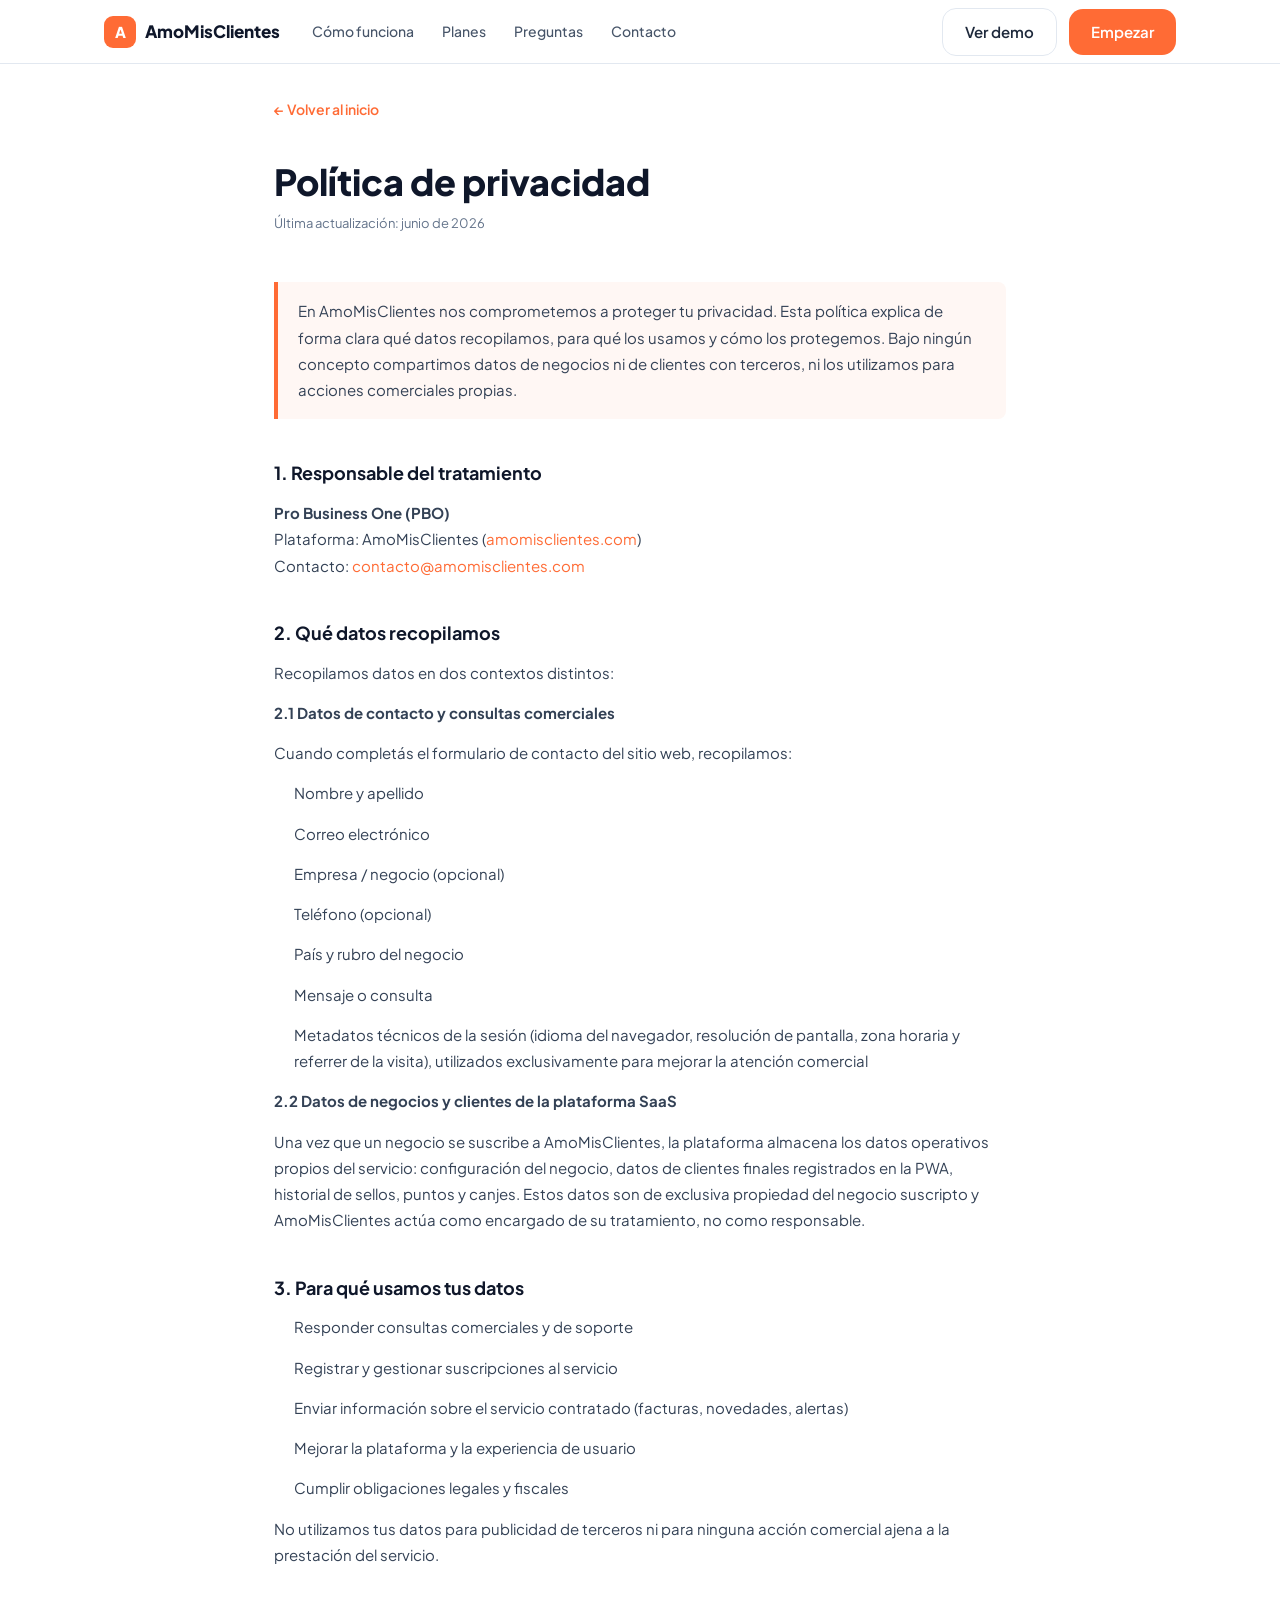
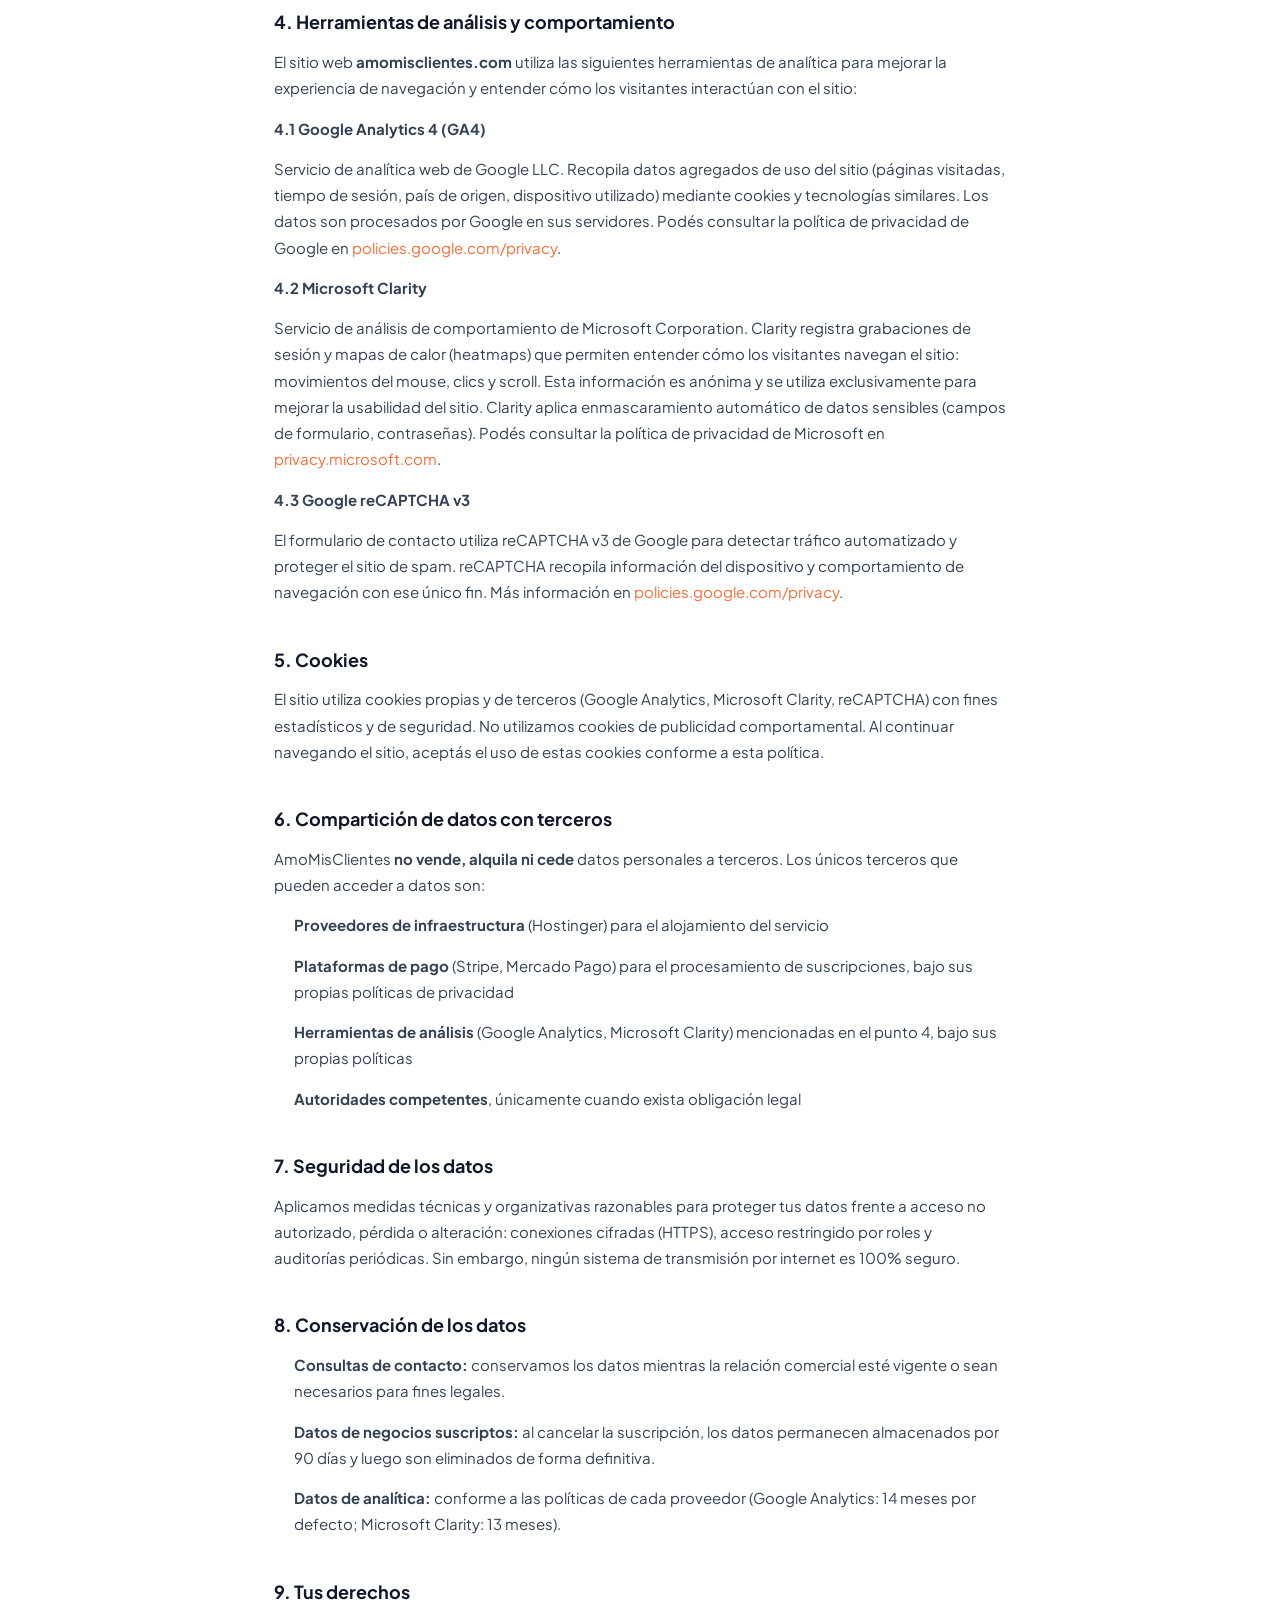
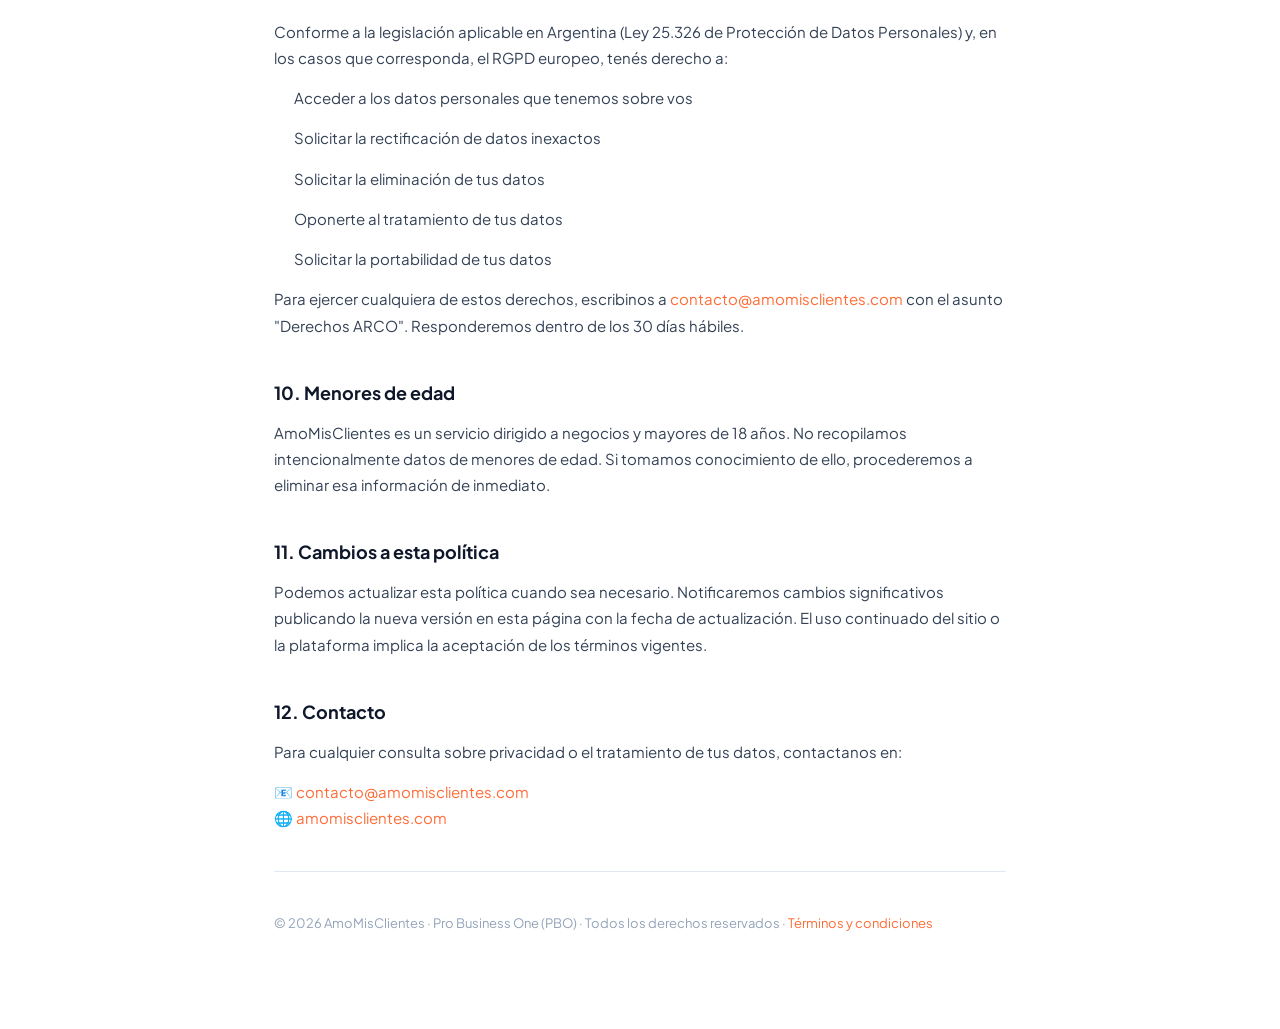
==== privacidad.html @ 31299da8 "Terminos y Privacidad version 3.1" ====
<!DOCTYPE html>
<html lang="es">
<head>
  <meta charset="utf-8"/>
  <meta name="viewport" content="width=device-width,initial-scale=1"/>
  <meta name="description" content="Política de privacidad de AmoMisClientes. Conocé cómo recopilamos, usamos y protegemos tus datos."/>
  <title>Política de privacidad — AmoMisClientes</title>
  <link rel="preconnect" href="https://fonts.googleapis.com"/>
  <link rel="preconnect" href="https://fonts.gstatic.com" crossorigin/>
  <link href="https://fonts.googleapis.com/css2?family=Plus+Jakarta+Sans:wght@400;500;600;700;800&display=swap" rel="stylesheet"/>
  <link rel="stylesheet" href="css/styles.css"/>
  <!-- Google Analytics 4 -->
  <script async src="https://www.googletagmanager.com/gtag/js?id=G-VG951C6SQ8"></script>
  <script>
    window.dataLayer = window.dataLayer || [];
    function gtag(){dataLayer.push(arguments);}
    gtag('js', new Date());
    gtag('config', 'G-VG951C6SQ8');
  </script>
  <!-- Microsoft Clarity -->
  <script type="text/javascript">
    (function(c,l,a,r,i,t,y){
        c[a]=c[a]||function(){(c[a].q=c[a].q||[]).push(arguments)};
        t=l.createElement(r);t.async=1;t.src="https://www.clarity.ms/tag/"+i;
        y=l.getElementsByTagName(r)[0];y.parentNode.insertBefore(t,y);
    })(window, document, "clarity", "script", "x8zu3onl38");
  </script>
  <style>
    .legal-page {
      max-width: 780px;
      margin: 0 auto;
      padding: 96px 24px 80px;
      color: var(--navy, #0f172a);
      font-family: 'Plus Jakarta Sans', sans-serif;
    }
    .legal-page .back-link {
      display: inline-flex;
      align-items: center;
      gap: 6px;
      font-size: 14px;
      font-weight: 600;
      color: var(--orange, #FF6B35);
      text-decoration: none;
      margin-bottom: 40px;
    }
    .legal-page .back-link:hover { opacity: 0.8; }
    .legal-page h1 {
      font-size: clamp(26px, 4vw, 36px);
      font-weight: 800;
      margin: 0 0 8px;
      line-height: 1.2;
    }
    .legal-page .updated {
      font-size: 13px;
      color: #64748b;
      margin-bottom: 48px;
    }
    .legal-page h2 {
      font-size: 18px;
      font-weight: 700;
      margin: 40px 0 12px;
      color: var(--navy, #0f172a);
    }
    .legal-page p, .legal-page li {
      font-size: 15px;
      line-height: 1.75;
      color: #334155;
      margin: 0 0 14px;
    }
    .legal-page ul {
      padding-left: 20px;
      margin: 0 0 14px;
    }
    .legal-page a {
      color: var(--orange, #FF6B35);
      text-decoration: none;
    }
    .legal-page a:hover { text-decoration: underline; }
    .legal-page .highlight-box {
      background: #fff7f4;
      border-left: 4px solid var(--orange, #FF6B35);
      border-radius: 0 8px 8px 0;
      padding: 16px 20px;
      margin: 24px 0;
    }
    .legal-page .highlight-box p { margin: 0; }
    .legal-page hr {
      border: none;
      border-top: 1px solid #e2e8f0;
      margin: 40px 0;
    }
  </style>
</head>
<body>

<!-- NAV -->
<header class="nav" id="nav">
  <div class="nav__inner">
    <a class="nav__logo" href="/">
      <span class="nav__logo-mark">A</span>
      AmoMisClientes
    </a>
    <nav class="nav__links">
      <a href="/#como-funciona">Cómo funciona</a>
      <a href="/#precios">Planes</a>
      <a href="/#faq">Preguntas</a>
      <a href="/#contacto">Contacto</a>
    </nav>
    <div class="nav__actions">
      <a class="btn-secondary" href="/#contacto">Ver demo</a>
      <a class="btn-primary" href="/#precios">Empezar</a>
    </div>
  </div>
</header>

<!-- CONTENIDO -->
<main class="legal-page">

  <a class="back-link" href="/">← Volver al inicio</a>

  <h1>Política de privacidad</h1>
  <p class="updated">Última actualización: junio de 2026</p>

  <div class="highlight-box">
    <p>En AmoMisClientes nos comprometemos a proteger tu privacidad. Esta política explica de forma clara qué datos recopilamos, para qué los usamos y cómo los protegemos. Bajo ningún concepto compartimos datos de negocios ni de clientes con terceros, ni los utilizamos para acciones comerciales propias.</p>
  </div>

  <h2>1. Responsable del tratamiento</h2>
  <p>
    <strong>Pro Business One (PBO)</strong><br>
    Plataforma: AmoMisClientes (<a href="https://amomisclientes.com">amomisclientes.com</a>)<br>
    Contacto: <a href="mailto:contacto@amomisclientes.com">contacto@amomisclientes.com</a>
  </p>

  <h2>2. Qué datos recopilamos</h2>
  <p>Recopilamos datos en dos contextos distintos:</p>

  <p><strong>2.1 Datos de contacto y consultas comerciales</strong></p>
  <p>Cuando completás el formulario de contacto del sitio web, recopilamos:</p>
  <ul>
    <li>Nombre y apellido</li>
    <li>Correo electrónico</li>
    <li>Empresa / negocio (opcional)</li>
    <li>Teléfono (opcional)</li>
    <li>País y rubro del negocio</li>
    <li>Mensaje o consulta</li>
    <li>Metadatos técnicos de la sesión (idioma del navegador, resolución de pantalla, zona horaria y referrer de la visita), utilizados exclusivamente para mejorar la atención comercial</li>
  </ul>

  <p><strong>2.2 Datos de negocios y clientes de la plataforma SaaS</strong></p>
  <p>Una vez que un negocio se suscribe a AmoMisClientes, la plataforma almacena los datos operativos propios del servicio: configuración del negocio, datos de clientes finales registrados en la PWA, historial de sellos, puntos y canjes. Estos datos son de exclusiva propiedad del negocio suscripto y AmoMisClientes actúa como encargado de su tratamiento, no como responsable.</p>

  <h2>3. Para qué usamos tus datos</h2>
  <ul>
    <li>Responder consultas comerciales y de soporte</li>
    <li>Registrar y gestionar suscripciones al servicio</li>
    <li>Enviar información sobre el servicio contratado (facturas, novedades, alertas)</li>
    <li>Mejorar la plataforma y la experiencia de usuario</li>
    <li>Cumplir obligaciones legales y fiscales</li>
  </ul>
  <p>No utilizamos tus datos para publicidad de terceros ni para ninguna acción comercial ajena a la prestación del servicio.</p>

  <h2>4. Herramientas de análisis y comportamiento</h2>
  <p>El sitio web <strong>amomisclientes.com</strong> utiliza las siguientes herramientas de analítica para mejorar la experiencia de navegación y entender cómo los visitantes interactúan con el sitio:</p>

  <p><strong>4.1 Google Analytics 4 (GA4)</strong></p>
  <p>Servicio de analítica web de Google LLC. Recopila datos agregados de uso del sitio (páginas visitadas, tiempo de sesión, país de origen, dispositivo utilizado) mediante cookies y tecnologías similares. Los datos son procesados por Google en sus servidores. Podés consultar la política de privacidad de Google en <a href="https://policies.google.com/privacy" target="_blank" rel="noopener">policies.google.com/privacy</a>.</p>

  <p><strong>4.2 Microsoft Clarity</strong></p>
  <p>Servicio de análisis de comportamiento de Microsoft Corporation. Clarity registra grabaciones de sesión y mapas de calor (heatmaps) que permiten entender cómo los visitantes navegan el sitio: movimientos del mouse, clics y scroll. Esta información es anónima y se utiliza exclusivamente para mejorar la usabilidad del sitio. Clarity aplica enmascaramiento automático de datos sensibles (campos de formulario, contraseñas). Podés consultar la política de privacidad de Microsoft en <a href="https://privacy.microsoft.com/privacystatement" target="_blank" rel="noopener">privacy.microsoft.com</a>.</p>

  <p><strong>4.3 Google reCAPTCHA v3</strong></p>
  <p>El formulario de contacto utiliza reCAPTCHA v3 de Google para detectar tráfico automatizado y proteger el sitio de spam. reCAPTCHA recopila información del dispositivo y comportamiento de navegación con ese único fin. Más información en <a href="https://policies.google.com/privacy" target="_blank" rel="noopener">policies.google.com/privacy</a>.</p>

  <h2>5. Cookies</h2>
  <p>El sitio utiliza cookies propias y de terceros (Google Analytics, Microsoft Clarity, reCAPTCHA) con fines estadísticos y de seguridad. No utilizamos cookies de publicidad comportamental. Al continuar navegando el sitio, aceptás el uso de estas cookies conforme a esta política.</p>

  <h2>6. Compartición de datos con terceros</h2>
  <p>AmoMisClientes <strong>no vende, alquila ni cede</strong> datos personales a terceros. Los únicos terceros que pueden acceder a datos son:</p>
  <ul>
    <li><strong>Proveedores de infraestructura</strong> (Hostinger) para el alojamiento del servicio</li>
    <li><strong>Plataformas de pago</strong> (Stripe, Mercado Pago) para el procesamiento de suscripciones, bajo sus propias políticas de privacidad</li>
    <li><strong>Herramientas de análisis</strong> (Google Analytics, Microsoft Clarity) mencionadas en el punto 4, bajo sus propias políticas</li>
    <li><strong>Autoridades competentes</strong>, únicamente cuando exista obligación legal</li>
  </ul>

  <h2>7. Seguridad de los datos</h2>
  <p>Aplicamos medidas técnicas y organizativas razonables para proteger tus datos frente a acceso no autorizado, pérdida o alteración: conexiones cifradas (HTTPS), acceso restringido por roles y auditorías periódicas. Sin embargo, ningún sistema de transmisión por internet es 100% seguro.</p>

  <h2>8. Conservación de los datos</h2>
  <ul>
    <li><strong>Consultas de contacto:</strong> conservamos los datos mientras la relación comercial esté vigente o sean necesarios para fines legales.</li>
    <li><strong>Datos de negocios suscriptos:</strong> al cancelar la suscripción, los datos permanecen almacenados por 90 días y luego son eliminados de forma definitiva.</li>
    <li><strong>Datos de analítica:</strong> conforme a las políticas de cada proveedor (Google Analytics: 14 meses por defecto; Microsoft Clarity: 13 meses).</li>
  </ul>

  <h2>9. Tus derechos</h2>
  <p>Conforme a la legislación aplicable en Argentina (Ley 25.326 de Protección de Datos Personales) y, en los casos que corresponda, el RGPD europeo, tenés derecho a:</p>
  <ul>
    <li>Acceder a los datos personales que tenemos sobre vos</li>
    <li>Solicitar la rectificación de datos inexactos</li>
    <li>Solicitar la eliminación de tus datos</li>
    <li>Oponerte al tratamiento de tus datos</li>
    <li>Solicitar la portabilidad de tus datos</li>
  </ul>
  <p>Para ejercer cualquiera de estos derechos, escribinos a <a href="mailto:contacto@amomisclientes.com">contacto@amomisclientes.com</a> con el asunto "Derechos ARCO". Responderemos dentro de los 30 días hábiles.</p>

  <h2>10. Menores de edad</h2>
  <p>AmoMisClientes es un servicio dirigido a negocios y mayores de 18 años. No recopilamos intencionalmente datos de menores de edad. Si tomamos conocimiento de ello, procederemos a eliminar esa información de inmediato.</p>

  <h2>11. Cambios a esta política</h2>
  <p>Podemos actualizar esta política cuando sea necesario. Notificaremos cambios significativos publicando la nueva versión en esta página con la fecha de actualización. El uso continuado del sitio o la plataforma implica la aceptación de los términos vigentes.</p>

  <h2>12. Contacto</h2>
  <p>Para cualquier consulta sobre privacidad o el tratamiento de tus datos, contactanos en:</p>
  <p>
    📧 <a href="mailto:contacto@amomisclientes.com">contacto@amomisclientes.com</a><br>
    🌐 <a href="https://amomisclientes.com">amomisclientes.com</a>
  </p>

  <hr>
  <p style="font-size:13px; color:#94a3b8;">© <span id="y"></span> AmoMisClientes · Pro Business One (PBO) · Todos los derechos reservados · <a href="/terminos">Términos y condiciones</a></p>

</main>

<script>
  document.getElementById('y').textContent = new Date().getFullYear();
  window.addEventListener('scroll', function () {
    document.getElementById('nav').classList.toggle('scrolled', window.scrollY > 10);
  });
</script>

</body>
</html>
---- css/styles.css ----
/* AmoMisClientes v3 — Clean SaaS, fondo blanco, centrado perfecto */
@import url('https://fonts.googleapis.com/css2?family=Plus+Jakarta+Sans:wght@400;500;600;700;800&display=swap');

:root {
  --orange: #FF6B35;
  --orange-dark: #e85a22;
  --orange-light: #fff4ef;
  --navy: #0f172a;
  --gray-50: #f8fafc;
  --gray-100: #f1f5f9;
  --gray-200: #e2e8f0;
  --gray-400: #94a3b8;
  --gray-600: #475569;
  --gray-800: #1e293b;
  --white: #ffffff;
  --green: #16a34a;
  --r-sm: 8px;
  --r-md: 14px;
  --r-lg: 20px;
  --r-xl: 28px;
  --r-full: 9999px;
  --shadow-sm: 0 1px 3px rgba(0,0,0,.08), 0 1px 2px rgba(0,0,0,.04);
  --shadow-md: 0 4px 16px rgba(0,0,0,.08), 0 2px 6px rgba(0,0,0,.04);
  --shadow-lg: 0 12px 40px rgba(0,0,0,.10), 0 4px 12px rgba(0,0,0,.05);
  --shadow-xl: 0 24px 64px rgba(0,0,0,.12);
  --nav-h: 64px;
  --max-w: 1120px;
}

/* RESET */
*,*::before,*::after{box-sizing:border-box;margin:0;padding:0}
[hidden] { display: none !important; }
html{scroll-behavior:smooth;-webkit-font-smoothing:antialiased}
body{font-family:'Plus Jakarta Sans',sans-serif;background:var(--white);color:var(--gray-800);line-height:1.6;font-size:16px;overflow-x:hidden}
img{max-width:100%;display:block;object-fit:cover}
a{color:inherit;text-decoration:none}
ul{list-style:none}
button{font-family:inherit}

/* LAYOUT */
.container{max-width:var(--max-w);margin:0 auto;padding:0 24px}

/* NAV */
.nav{
  position:fixed;top:0;left:0;right:0;z-index:200;
  height:var(--nav-h);
  background:rgba(255,255,255,.92);
  backdrop-filter:blur(20px);
  border-bottom:1px solid var(--gray-200);
  transition:box-shadow .2s;
}
.nav.scrolled{box-shadow:var(--shadow-sm)}
.nav__inner{
  max-width:var(--max-w);margin:0 auto;padding:0 24px;
  height:100%;display:flex;align-items:center;gap:32px;
}
.nav__logo{
  display:flex;align-items:center;gap:9px;
  font-family:'Plus Jakarta Sans',sans-serif;font-weight:800;font-size:17px;
  color:var(--navy);flex-shrink:0;
}
.nav__logo-mark{
  width:32px;height:32px;border-radius:9px;
  background:var(--orange);color:#fff;
  display:flex;align-items:center;justify-content:center;
  font-size:15px;font-weight:800;
}
.nav__links{display:flex;gap:28px;margin-right:auto}
.nav__links a{font-size:14px;font-weight:500;color:var(--gray-600);transition:color .15s}
.nav__links a:hover{color:var(--orange)}
.nav__actions{display:flex;align-items:center;gap:12px}
.nav__burger{display:none;flex-direction:column;gap:4px;background:none;border:none;cursor:pointer;padding:6px}
.nav__burger span{display:block;width:20px;height:2px;background:var(--gray-800);border-radius:2px}
.nav__mobile{display:flex;flex-direction:column;background:var(--white);border-top:1px solid var(--gray-200);padding:8px 0 16px}
.nav__mobile a{padding:12px 24px;font-size:15px;color:var(--gray-800);font-weight:500}
.nav__mobile a:hover{color:var(--orange);background:var(--gray-50)}
.nav__mobile .btn-primary{margin:12px 24px 0;display:block;text-align:center}

/* BUTTONS */
.btn-primary{
  display:inline-flex;align-items:center;justify-content:center;gap:8px;
  background:var(--orange);color:#fff;
  font-weight:600;font-size:15px;
  padding:11px 22px;border-radius:var(--r-md);
  border:none;cursor:pointer;
  transition:background .15s,transform .15s,box-shadow .15s;
  white-space:nowrap;
}
.btn-primary:hover{background:var(--orange-dark);transform:translateY(-1px);box-shadow:0 6px 20px rgba(255,107,53,.35)}
.btn-primary:active{transform:translateY(0)}
.btn-primary.lg{padding:14px 28px;font-size:16px;border-radius:var(--r-lg)}
.btn-secondary{
  display:inline-flex;align-items:center;justify-content:center;gap:8px;
  background:transparent;color:var(--gray-800);
  font-weight:600;font-size:15px;
  padding:11px 22px;border-radius:var(--r-md);
  border:1.5px solid var(--gray-200);cursor:pointer;
  transition:all .15s;white-space:nowrap;
}
.btn-secondary:hover{border-color:var(--gray-400);background:var(--gray-50)}
.btn-secondary.lg{padding:14px 28px;font-size:16px;border-radius:var(--r-lg)}
.btn-outline{
  display:inline-flex;align-items:center;justify-content:center;gap:8px;
  background:transparent;color:var(--orange);
  font-weight:600;font-size:15px;
  padding:11px 22px;border-radius:var(--r-md);
  border:1.5px solid var(--orange);cursor:pointer;
  transition:all .15s;width:100%;
}
.btn-outline:hover{background:var(--orange);color:#fff}

/* SECTION HELPERS */
.section{padding:88px 0}
.eyebrow{
  display:inline-flex;align-items:center;gap:6px;
  font-size:12px;font-weight:600;letter-spacing:.1em;text-transform:uppercase;
  color:var(--orange);background:var(--orange-light);
  padding:4px 12px;border-radius:var(--r-full);margin-bottom:16px;
}
.section-h{
  font-family:'Plus Jakarta Sans',sans-serif;font-weight:800;
  font-size:clamp(28px,4vw,44px);color:var(--navy);
  line-height:1.12;margin-bottom:16px;
}
.section-sub{font-size:17px;color:var(--gray-600);line-height:1.7;max-width:560px;margin-bottom:48px}
.section-h--center,.section-sub--center{text-align:center;margin-left:auto;margin-right:auto}

/* ===== HERO ===== */
.hero{
  padding-top:calc(var(--nav-h) + 72px);padding-bottom:80px;
  background:var(--white);position:relative;overflow:hidden;
}
.hero::before{
  content:'';position:absolute;
  top:-200px;right:-100px;
  width:700px;height:700px;border-radius:50%;
  background:radial-gradient(circle,rgba(255,107,53,.08) 0%,transparent 70%);
  pointer-events:none;
}
.hero__inner{
  display:grid;grid-template-columns:1fr 1fr;
  gap:64px;align-items:center;
}
.hero__badge{
  display:inline-flex;align-items:center;gap:6px;
  background:var(--orange-light);color:var(--orange);
  font-size:13px;font-weight:600;padding:5px 14px;
  border-radius:var(--r-full);margin-bottom:24px;
}
.hero__h{
  font-family:'Plus Jakarta Sans',sans-serif;font-weight:800;
  font-size:clamp(36px,5vw,58px);color:var(--navy);
  line-height:1.1;margin-bottom:20px;
}
.hero__h span{color:var(--orange)}
.hero__sub{font-size:18px;color:var(--gray-600);line-height:1.7;margin-bottom:36px;max-width:480px}
.hero__ctas{display:flex;gap:12px;flex-wrap:wrap;margin-bottom:20px}
.hero__note{font-size:13px;color:var(--gray-400)}
.hero__visual{display:flex;justify-content:center;align-items:center}

/* PHONE */
.phone{
  width:256px;
  background:#0d0d1a;
  border-radius:42px;
  padding:12px;
  box-shadow:var(--shadow-xl),0 0 0 1px rgba(255,255,255,.06);
  position:relative;
}
.phone::before{
  content:'';display:block;
  width:80px;height:6px;border-radius:3px;
  background:rgba(255,255,255,.15);margin:0 auto 10px;
}
.phone__screen{background:#fff;border-radius:30px;overflow:hidden}
.phone__img{width:100%;height:148px;object-fit:cover}
.phone__body{padding:12px}
.phone__header{display:flex;align-items:center;gap:9px;margin-bottom:12px}
.phone__app-icon{width:36px;height:36px;border-radius:9px;background:var(--orange);display:flex;align-items:center;justify-content:center;font-size:16px;flex-shrink:0}
.phone__app-name{font-weight:700;font-size:12px;color:var(--navy)}
.phone__app-sub{font-size:10px;color:var(--gray-400)}
.phone__card{background:var(--gray-50);border-radius:10px;padding:10px;margin-bottom:8px}
.phone__card-lbl{font-size:9px;font-weight:700;color:var(--gray-400);text-transform:uppercase;letter-spacing:.07em;margin-bottom:6px}
.phone__stamps{display:grid;grid-template-columns:repeat(4,1fr);gap:3px;margin-bottom:5px}
.s{aspect-ratio:1;display:flex;align-items:center;justify-content:center;background:var(--gray-200);border-radius:6px;font-size:12px;opacity:.3}
.s.on{background:var(--orange-light);opacity:1}
.s.prize{background:#fef9c3;opacity:1}
.phone__progress{font-size:10px;color:var(--orange);font-weight:600}
.phone__notif{display:flex;align-items:center;gap:6px;background:var(--navy);color:#fff;border-radius:8px;padding:7px 9px;font-size:10px;font-weight:500}
.phone__homerow{display:flex;gap:7px;justify-content:center;padding:8px 0 4px}
.app-icon{width:44px;height:44px;border-radius:12px;display:flex;align-items:center;justify-content:center;font-size:20px}
.app-icon--brand{background:var(--orange);box-shadow:0 4px 12px rgba(255,107,53,.4)}
.app-icon--gray{background:rgba(255,255,255,.1)}
.phone__label{text-align:center;margin-top:10px;font-size:11px;color:var(--orange);font-weight:700;letter-spacing:.05em}

/* ===== STATS ===== */
.stats-bar{background:var(--gray-50);border-top:1px solid var(--gray-200);border-bottom:1px solid var(--gray-200);padding:0}
.stats-bar__inner{display:flex;align-items:stretch}
.stat{flex:1;text-align:center;padding:32px 20px;border-right:1px solid var(--gray-200)}
.stat:last-child{border-right:none}
.stat__n{font-family:'Plus Jakarta Sans',sans-serif;font-size:42px;font-weight:800;color:var(--orange);line-height:1;margin-bottom:6px}
.stat__l{font-size:13px;color:var(--gray-600);max-width:140px;margin:0 auto;line-height:1.4}

/* ===== LOGOS ===== */
.logos{padding:36px 0;overflow:hidden;border-bottom:1px solid var(--gray-200)}
.logos__lbl{text-align:center;font-size:12px;font-weight:600;letter-spacing:.1em;text-transform:uppercase;color:var(--gray-400);margin-bottom:20px}
.logos__track{display:flex;gap:16px;width:max-content;animation:marquee 24s linear infinite}
.logos__track:hover{animation-play-state:paused}
.logos__pill{height:40px;padding:0 18px;background:var(--white);border:1px solid var(--gray-200);border-radius:var(--r-full);display:flex;align-items:center;gap:8px;white-space:nowrap;font-size:13px;font-weight:600;color:var(--gray-600);flex-shrink:0}
.logos__dot{width:8px;height:8px;border-radius:50%;background:var(--orange)}
@keyframes marquee{to{transform:translateX(-50%)}}

/* ===== DIFERENCIADOR ===== */
.diff{background:var(--white);padding:88px 0}
.diff__cards{display:grid;grid-template-columns:1fr 1fr;gap:20px;margin:48px 0}
.diff__card{border-radius:var(--r-xl);overflow:hidden;border:2px solid var(--gray-200)}
.diff__card--them .diff__card-img{filter:grayscale(.6) brightness(.9)}
.diff__card--us{border-color:var(--orange);box-shadow:0 8px 32px rgba(255,107,53,.12)}
.diff__card-lbl{display:flex;align-items:center;gap:8px;padding:14px 18px;font-size:13px;font-weight:700;border-bottom:1px solid var(--gray-200);background:var(--gray-50)}
.diff__card--us .diff__card-lbl{background:var(--orange-light);border-color:rgba(255,107,53,.15);color:var(--orange)}
.diff__card-img{width:100%;height:140px;object-fit:cover}
.diff__card-body{padding:16px 18px}
.diff__app-row{display:flex;align-items:center;gap:10px;margin-bottom:12px}
.diff__app-ico{width:38px;height:38px;border-radius:10px;display:flex;align-items:center;justify-content:center;font-size:18px;background:var(--gray-100)}
.diff__app-ico--brand{background:var(--orange)}
.diff__app-name{font-weight:700;font-size:14px;color:var(--navy)}
.diff__app-name--brand{color:var(--orange)}
.diff__list{display:flex;flex-direction:column;gap:5px}
.diff__list-item{padding:7px 10px;background:var(--gray-50);border-radius:7px;font-size:12px;font-weight:500}
.diff__list-item--faded{opacity:.35}
.diff__badge{display:inline-block;background:var(--orange-light);color:var(--orange);font-size:11px;font-weight:700;padding:4px 10px;border-radius:var(--r-full);margin-bottom:10px}
.diff__phone-preview{display:flex;flex-direction:column;align-items:center;gap:6px}
.diff__phone-ico{width:54px;height:54px;border-radius:16px;background:var(--orange);display:flex;align-items:center;justify-content:center;font-size:26px;box-shadow:0 6px 20px rgba(255,107,53,.35)}
.diff__phone-lbl{font-size:11px;color:var(--gray-600);font-weight:600}
.diff__vs{display:flex;align-items:center;justify-content:center;font-family:'Plus Jakarta Sans',sans-serif;font-size:16px;font-weight:800;color:var(--gray-400);margin:0 -10px}
.diff__points{display:grid;grid-template-columns:repeat(3,1fr);gap:16px}
.diff__point{padding:24px;background:var(--gray-50);border-radius:var(--r-lg);border:1px solid var(--gray-200);transition:all .2s}
.diff__point:hover{border-color:var(--orange);background:var(--orange-light);box-shadow:var(--shadow-sm)}
.diff__point-ico{font-size:26px;margin-bottom:12px}
.diff__point h3{font-size:15px;font-weight:700;color:var(--navy);margin-bottom:6px}
.diff__point p{font-size:13px;color:var(--gray-600);line-height:1.55}

/* ===== HOW IT WORKS ===== */
.how{background:var(--navy);padding:88px 0}
.how .eyebrow{background:rgba(255,107,53,.15);color:var(--orange)}
.how .section-h{color:#fff}
.how__grid{display:grid;grid-template-columns:repeat(3,1fr);gap:20px;margin-top:48px}
.how__step{background:rgba(255,255,255,.04);border:1px solid rgba(255,255,255,.08);border-radius:var(--r-xl);overflow:hidden;transition:all .2s}
.how__step:hover{background:rgba(255,255,255,.07);border-color:rgba(255,107,53,.3)}
.how__step-img{width:100%;height:176px;object-fit:cover;opacity:.7;transition:opacity .3s}
.how__step:hover .how__step-img{opacity:.9}
.how__step-body{padding:24px}
.how__step-num{width:40px;height:40px;border-radius:11px;background:var(--orange);color:#fff;display:flex;align-items:center;justify-content:center;font-family:'Plus Jakarta Sans',sans-serif;font-size:18px;font-weight:800;margin-bottom:14px}
.how__step h3{font-size:17px;font-weight:700;color:#fff;margin-bottom:8px}
.how__step p{font-size:14px;color:rgba(255,255,255,.5);line-height:1.6}

/* ===== FEATURES ===== */
.features{background:var(--white);padding:88px 0}
.features__grid{display:grid;grid-template-columns:repeat(4,1fr);gap:16px}
.feat{background:var(--white);border:1px solid var(--gray-200);border-radius:var(--r-lg);overflow:hidden;transition:all .2s}
.feat:hover{border-color:var(--orange);box-shadow:0 8px 24px rgba(255,107,53,.1);transform:translateY(-2px)}
.feat__img{width:100%;height:104px;object-fit:cover}
.feat__body{padding:18px}
.feat__ico{font-size:22px;margin-bottom:10px}
.feat__title{font-size:14px;font-weight:700;color:var(--navy);margin-bottom:6px}
.feat__text{font-size:13px;color:var(--gray-600);line-height:1.5}

/* ===== USE CASES ===== */
.usecases{background:var(--gray-50);padding:88px 0}
.usecases__grid{display:grid;grid-template-columns:repeat(4,1fr);gap:16px;margin-top:48px}
.usecase{border-radius:var(--r-xl);overflow:hidden;position:relative;aspect-ratio:.8;transition:transform .3s}
.usecase:hover{transform:translateY(-6px)}
.usecase__img{width:100%;height:100%;object-fit:cover;transition:transform .4s}
.usecase:hover .usecase__img{transform:scale(1.05)}
.usecase__overlay{position:absolute;inset:0;background:linear-gradient(to top,rgba(15,23,42,.95) 0%,rgba(15,23,42,.3) 55%,transparent 100%);display:flex;flex-direction:column;justify-content:flex-end;padding:22px}
.usecase__ico{font-size:30px;margin-bottom:8px}
.usecase h3{font-size:17px;font-weight:700;color:#fff;margin-bottom:6px}
.usecase p{font-size:13px;color:rgba(255,255,255,.65);line-height:1.5}

/* ===== TESTIMONIALS ===== */
.testimonials{background:var(--white);padding:88px 0}
.testi-grid{display:grid;grid-template-columns:repeat(3,1fr);gap:20px;margin-top:48px}
.testi{background:var(--gray-50);border:1px solid var(--gray-200);border-radius:var(--r-xl);padding:28px;transition:box-shadow .2s}
.testi:hover{box-shadow:var(--shadow-md)}
.testi__stars{color:var(--orange);font-size:16px;margin-bottom:12px;letter-spacing:2px}
.testi__text{font-size:15px;color:var(--gray-600);line-height:1.7;margin-bottom:20px;font-style:italic}
.testi__author{display:flex;align-items:center;gap:12px}
.testi__avatar{width:44px;height:44px;border-radius:50%;object-fit:cover;flex-shrink:0}
.testi__name{font-size:14px;font-weight:700;color:var(--navy)}
.testi__role{font-size:12px;color:var(--gray-400)}
.testi__placeholder{display:flex;flex-direction:column;align-items:center;justify-content:center;min-height:200px;border:2px dashed var(--gray-200);border-radius:var(--r-xl);color:var(--gray-400);font-size:14px;text-align:center;gap:10px;padding:24px}
.testi__placeholder-ico{font-size:28px;opacity:.4}

/* ===== DEMO ===== */
.demo{background:var(--orange);padding:88px 0;position:relative;overflow:hidden}
.demo::before{content:'';position:absolute;top:-50%;right:-10%;width:600px;height:600px;border-radius:50%;background:rgba(255,255,255,.06);pointer-events:none}
.demo__inner{display:grid;grid-template-columns:1fr 1fr;gap:64px;align-items:center;position:relative;z-index:1}
.demo .eyebrow{background:rgba(255,255,255,.2);color:#fff}
.demo .section-h{color:#fff}
.demo__sub{font-size:17px;color:rgba(255,255,255,.8);line-height:1.7;margin-bottom:32px}
.demo__ctas{display:flex;gap:12px;flex-wrap:wrap;margin-bottom:24px}
.demo__btn-white{
  display:inline-flex;align-items:center;gap:8px;
  background:#fff;color:var(--orange);font-weight:700;font-size:16px;
  padding:14px 28px;border-radius:var(--r-lg);cursor:pointer;
  transition:all .15s;border:none;
}
.demo__btn-white:hover{background:#fff7f5;transform:translateY(-1px);box-shadow:0 6px 20px rgba(0,0,0,.15)}
.demo__chips{display:flex;gap:10px;flex-wrap:wrap}
.chip{display:inline-flex;align-items:center;gap:6px;background:rgba(255,255,255,.15);color:#fff;padding:5px 12px;border-radius:var(--r-full);font-size:13px;font-weight:500}
.demo__visual{display:flex;justify-content:center}
.demo__img-wrap{border-radius:var(--r-xl);overflow:hidden;box-shadow:var(--shadow-xl);max-width:420px;width:100%}
.demo__img{width:100%;height:300px;object-fit:cover}

/* ===== PRICING ===== */
.pricing{background:var(--gray-50);padding:88px 0}
.pricing__grid{display:grid;grid-template-columns:1fr 1fr 1fr;gap:20px;max-width:980px;margin:0 auto 40px}
.plan{background:var(--white);border:1.5px solid var(--gray-200);border-radius:var(--r-xl);padding:36px 32px;position:relative;transition:box-shadow .2s}
.plan:hover{box-shadow:var(--shadow-md)}
.plan--featured{border-color:var(--orange);box-shadow:0 12px 40px rgba(255,107,53,.15)}
.plan__badge{position:absolute;top:-13px;left:50%;transform:translateX(-50%);background:var(--orange);color:#fff;font-size:12px;font-weight:700;padding:3px 16px;border-radius:var(--r-full);white-space:nowrap}
.plan__name{font-size:13px;font-weight:700;color:var(--gray-400);text-transform:uppercase;letter-spacing:.1em;margin-bottom:12px}
.plan__price{display:flex;align-items:baseline;gap:3px;margin-bottom:12px}
.plan__cur{font-size:15px;font-weight:600;color:var(--gray-600)}
.plan__amt{font-family:'Plus Jakarta Sans',sans-serif;font-size:50px;font-weight:800;color:var(--navy);line-height:1}
.plan--featured .plan__amt{color:var(--orange)}
.plan__per{font-size:15px;color:var(--gray-400)}
.plan__desc{font-size:14px;color:var(--gray-600);margin-bottom:24px;padding-bottom:20px;border-bottom:1px solid var(--gray-200);line-height:1.55}
.plan__list{display:flex;flex-direction:column;gap:11px;margin-bottom:28px}
.plan__list li{display:flex;align-items:flex-start;gap:9px;font-size:14px;color:var(--gray-800)}
.plan__nudge{font-size:13px;font-weight:600;color:var(--orange);margin:0 0 20px;text-align:center}
.btn--full{width:100%;justify-content:center;display:flex;text-align:center}
.checkmark{color:var(--green);font-weight:700;flex-shrink:0;margin-top:1px}
.pricing__note{text-align:center}
.pricing__note p{font-size:14px;color:var(--gray-600);margin-bottom:4px}

/* ===== FAQ ===== */
.faq{background:var(--white);padding:88px 0}
.faq__list{max-width:680px;margin:48px auto 0;display:flex;flex-direction:column;gap:8px}
.faq__item{border:1px solid var(--gray-200);border-radius:var(--r-md);overflow:hidden;transition:border-color .2s}
.faq__item[open]{border-color:var(--orange)}
.faq__item summary{padding:18px 20px;font-size:15px;font-weight:600;color:var(--navy);cursor:pointer;list-style:none;display:flex;justify-content:space-between;align-items:center;gap:14px;background:var(--white)}
.faq__item[open] summary{background:var(--orange-light)}
.faq__item summary::-webkit-details-marker{display:none}
.faq__item summary::after{content:'+';font-size:20px;color:var(--orange);flex-shrink:0;transition:transform .2s;font-weight:300;line-height:1}
.faq__item[open] summary::after{transform:rotate(45deg)}
.faq__item p{padding:16px 20px;font-size:14px;color:var(--gray-600);line-height:1.75;border-top:1px solid var(--gray-200)}

/* ===== CONTACT ===== */
.contact{background:var(--navy);padding:88px 0;position:relative;overflow:hidden}
.contact::before{content:'';position:absolute;bottom:-100px;left:-100px;width:500px;height:500px;border-radius:50%;background:radial-gradient(circle,rgba(255,107,53,.12) 0%,transparent 70%);pointer-events:none}
.contact__inner{position:relative;z-index:1;text-align:center}
.contact .eyebrow{background:rgba(255,107,53,.15);color:var(--orange)}
.contact .section-h{color:#fff;margin-left:auto;margin-right:auto;max-width:560px}
.contact__sub{font-size:17px;color:rgba(255,255,255,.6);line-height:1.7;max-width:480px;margin:0 auto 40px}
.contact__ctas{display:flex;gap:14px;justify-content:center;flex-wrap:wrap}
.btn-wa{
  display:inline-flex;align-items:center;gap:9px;
  background:#25D366;color:#fff;
  font-weight:700;font-size:16px;
  padding:14px 28px;border-radius:var(--r-lg);
  transition:all .15s;
}
.btn-wa:hover{background:#1db954;transform:translateY(-1px);box-shadow:0 8px 24px rgba(37,211,102,.35)}
.btn-ghost-white{
  display:inline-flex;align-items:center;gap:8px;
  background:transparent;color:rgba(255,255,255,.85);
  font-weight:600;font-size:16px;
  padding:14px 28px;border-radius:var(--r-lg);
  border:1.5px solid rgba(255,255,255,.2);
  transition:all .15s;
}
.btn-ghost-white:hover{background:rgba(255,255,255,.08);border-color:rgba(255,255,255,.4)}

/* ===== FOOTER ===== */
.footer{background:#080c14;padding:60px 0 0}
.footer__grid{display:grid;grid-template-columns:2fr 1fr 1fr 1fr;gap:40px;padding-bottom:48px;border-bottom:1px solid rgba(255,255,255,.06)}
.footer__brand .nav__logo{color:#fff;margin-bottom:12px}
.footer__tagline{font-size:14px;color:rgba(255,255,255,.35);line-height:1.6}
.footer__col-title{font-size:11px;font-weight:700;text-transform:uppercase;letter-spacing:.12em;color:rgba(255,255,255,.25);margin-bottom:14px}
.footer__col{display:flex;flex-direction:column;gap:10px}
.footer__col a{font-size:14px;color:rgba(255,255,255,.45);transition:color .15s}
.footer__col a:hover{color:var(--orange)}
.footer__langs{font-size:14px;color:rgba(255,255,255,.3);margin-top:8px}
.footer__langs a{color:rgba(255,255,255,.45)}
.footer__bottom{text-align:center;padding:18px 24px}
.footer__bottom p{font-size:13px;color:rgba(255,255,255,.2)}

/* ===== CHAT ===== */
.amo-chat-sr-only{position:absolute;width:1px;height:1px;overflow:hidden;clip:rect(0,0,0,0);white-space:nowrap}
.amo-chat__fab{position:fixed;bottom:24px;right:24px;width:56px;height:56px;border-radius:50%;background:var(--orange);border:none;cursor:pointer;display:flex;align-items:center;justify-content:center;box-shadow:0 4px 20px rgba(255,107,53,.45);transition:all .2s;z-index:999}
.amo-chat__fab:hover{transform:scale(1.07);box-shadow:0 8px 28px rgba(255,107,53,.55)}
.amo-chat__fab-icon{width:24px;height:24px;color:#fff}
.amo-chat__fab-pulse{position:absolute;top:3px;right:3px;width:11px;height:11px;background:#fbbf24;border-radius:50%;border:2px solid #080c14}
.amo-chat__backdrop{position:fixed;inset:0;background:rgba(0,0,0,.4);z-index:998}
.amo-chat__panel{position:fixed;bottom:90px;right:24px;width:350px;max-height:500px;background:#fff;border-radius:var(--r-xl);box-shadow:var(--shadow-xl);z-index:999;display:flex;flex-direction:column;overflow:hidden}
.amo-chat__header{background:var(--orange);padding:16px 18px;display:flex;align-items:flex-start;justify-content:space-between}
.amo-chat__header h2{font-size:14px;font-weight:700;color:#fff;margin-bottom:2px}
.amo-chat__subtitle{font-size:12px;color:rgba(255,255,255,.7)}
.amo-chat__close{background:none;border:none;color:rgba(255,255,255,.7);font-size:22px;cursor:pointer;line-height:1;padding:0 0 0 10px}
.amo-chat__body{flex:1;overflow:hidden}
.amo-chat__iframe{width:100%;height:100%;border:none;display:block}
.amo-chat__fallback{padding:20px;font-size:14px;color:var(--gray-600)}

/* ===== RESPONSIVE ===== */
@media(max-width:1024px){
  .features__grid{grid-template-columns:repeat(2,1fr)}
  .usecases__grid{grid-template-columns:repeat(2,1fr)}
  .diff__points{grid-template-columns:1fr 1fr}
  .testi-grid{grid-template-columns:1fr 1fr}
  .footer__grid{grid-template-columns:1fr 1fr;gap:28px}
}
@media(max-width:768px){
  .section{padding:60px 0}
  .nav__links,.nav__actions{display:none}
  .nav__burger{display:flex}
  .hero__inner{grid-template-columns:1fr;text-align:center;gap:40px}
  .hero__visual{order:-1}
  .hero__sub{margin:0 auto 36px}
  .hero__ctas{justify-content:center}
  .hero__note{text-align:center}
  .stats-bar__inner{flex-direction:column}
  .stat{border-right:none;border-bottom:1px solid var(--gray-200);padding:20px}
  .stat:last-child{border-bottom:none}
  .diff__cards{grid-template-columns:1fr;gap:12px}
  .diff__vs{transform:rotate(90deg);margin:8px auto}
  .diff__points{grid-template-columns:1fr}
  .how__grid{grid-template-columns:1fr}
  .demo__inner{grid-template-columns:1fr}
  .demo__visual{display:none}
  .pricing__grid{grid-template-columns:1fr;max-width:400px}
  .testi-grid{grid-template-columns:1fr}
  .footer__grid{grid-template-columns:1fr 1fr}
  .contact__ctas{flex-direction:column;align-items:center}
}
@media(max-width:480px){
  .hero__ctas{flex-direction:column;align-items:center}
  .features__grid{grid-template-columns:1fr}
  .usecases__grid{grid-template-columns:1fr}
  .footer__grid{grid-template-columns:1fr}
  .amo-chat__panel{width:calc(100vw - 32px);right:16px}
}
 

/* ===== FORMULARIO DE CONTACTO ===== */
/* reCAPTCHA v3: badge oculto, atribución visible dentro del form (permitido por Google) */
.grecaptcha-badge { visibility: hidden !important; }
.contact__form-wrap {
  max-width: 680px;
  margin: 0 auto 32px;
  text-align: left;
}
.contact__form {
  background: rgba(255,255,255,.06);
  border: 1px solid rgba(255,255,255,.1);
  border-radius: var(--r-xl);
  padding: 36px 40px;
}
.cf-row {
  display: grid;
  gap: 16px;
  margin-bottom: 16px;
}
.cf-row--2 { grid-template-columns: 1fr 1fr; }
.cf-row--3 { grid-template-columns: 1fr 1fr 1fr; }
.cf-field { display: flex; flex-direction: column; gap: 6px; }
.cf-label {
  font-size: 13px;
  font-weight: 600;
  color: rgba(255,255,255,.7);
  letter-spacing: .02em;
}
.cf-input {
  background: rgba(255,255,255,.08);
  border: 1.5px solid rgba(255,255,255,.15);
  border-radius: var(--r-sm);
  color: #fff;
  font-family: 'Plus Jakarta Sans', sans-serif;
  font-size: 14px;
  padding: 11px 14px;
  transition: border-color .15s, background .15s;
  outline: none;
  width: 100%;
  box-sizing: border-box;
}
.cf-input::placeholder { color: rgba(255,255,255,.3); }
.cf-input:focus {
  border-color: var(--orange);
  background: rgba(255,255,255,.12);
}
.cf-select {
  appearance: none;
  -webkit-appearance: none;
  background-image: url("data:image/svg+xml,%3Csvg xmlns='http://www.w3.org/2000/svg' width='12' height='8' viewBox='0 0 12 8'%3E%3Cpath d='M1 1l5 5 5-5' stroke='rgba(255,255,255,.4)' stroke-width='1.5' fill='none' stroke-linecap='round'/%3E%3C/svg%3E");
  background-repeat: no-repeat;
  background-position: right 14px center;
  padding-right: 36px;
  cursor: pointer;
}
.cf-select option { background: #1e293b; color: #fff; }
.cf-textarea { resize: vertical; min-height: 110px; }
.cf-actions {
  display: flex;
  align-items: center;
  gap: 20px;
  margin-top: 24px;
  flex-wrap: wrap;
}
.cf-btn-submit {
  display: inline-flex;
  align-items: center;
  justify-content: center;
  gap: 8px;
  min-width: 180px;
  padding: 13px 28px;
  font-size: 15px;
  font-weight: 700;
  cursor: pointer;
  border: none;
}
.cf-btn-submit:disabled { opacity: .7; cursor: not-allowed; transform: none !important; }
.cf-btn-loading svg {
  animation: cf-spin .8s linear infinite;
}
@keyframes cf-spin { to { transform: rotate(360deg); } }
.cf-legal {
  font-size: 12px;
  color: rgba(255,255,255,.35);
  margin: 0;
  line-height: 1.5;
}
.cf-legal a { color: rgba(255,255,255,.5); text-decoration: underline; }
.cf-recaptcha-text { font-size: 11px; color: rgba(255,255,255,.25); }
.cf-recaptcha-text a { color: rgba(255,255,255,.35); }
.cf-error {
  margin: 16px 0 0;
  font-size: 13px;
  color: #fca5a5;
  background: rgba(239,68,68,.12);
  border: 1px solid rgba(239,68,68,.25);
  border-radius: var(--r-sm);
  padding: 10px 14px;
}
/* Success state */
.cf-success {
  text-align: center;
  padding: 48px 32px;
  max-width: 480px;
  margin: 0 auto;
}
.cf-success__icon {
  width: 64px; height: 64px;
  border-radius: 50%;
  background: rgba(22,163,74,.15);
  border: 2px solid rgba(22,163,74,.4);
  color: #4ade80;
  font-size: 28px;
  display: flex; align-items: center; justify-content: center;
  margin: 0 auto 20px;
}
.cf-success__msg {
  font-size: 18px;
  font-weight: 600;
  color: #fff;
  margin: 0;
}
/* WhatsApp alternativa secundaria */
.contact__alt {
  display: flex;
  align-items: center;
  justify-content: center;
  gap: 14px;
  margin-top: 24px;
  flex-wrap: wrap;
}
.contact__alt-text {
  font-size: 14px;
  color: rgba(255,255,255,.4);
}
.btn-wa--sm {
  font-size: 14px;
  padding: 9px 18px;
  font-weight: 600;
}
/* Responsive: tabla → 1 columna */
@media (max-width: 640px) {
  .contact__form { padding: 24px 20px; }
  .cf-row--2, .cf-row--3 { grid-template-columns: 1fr; }
}
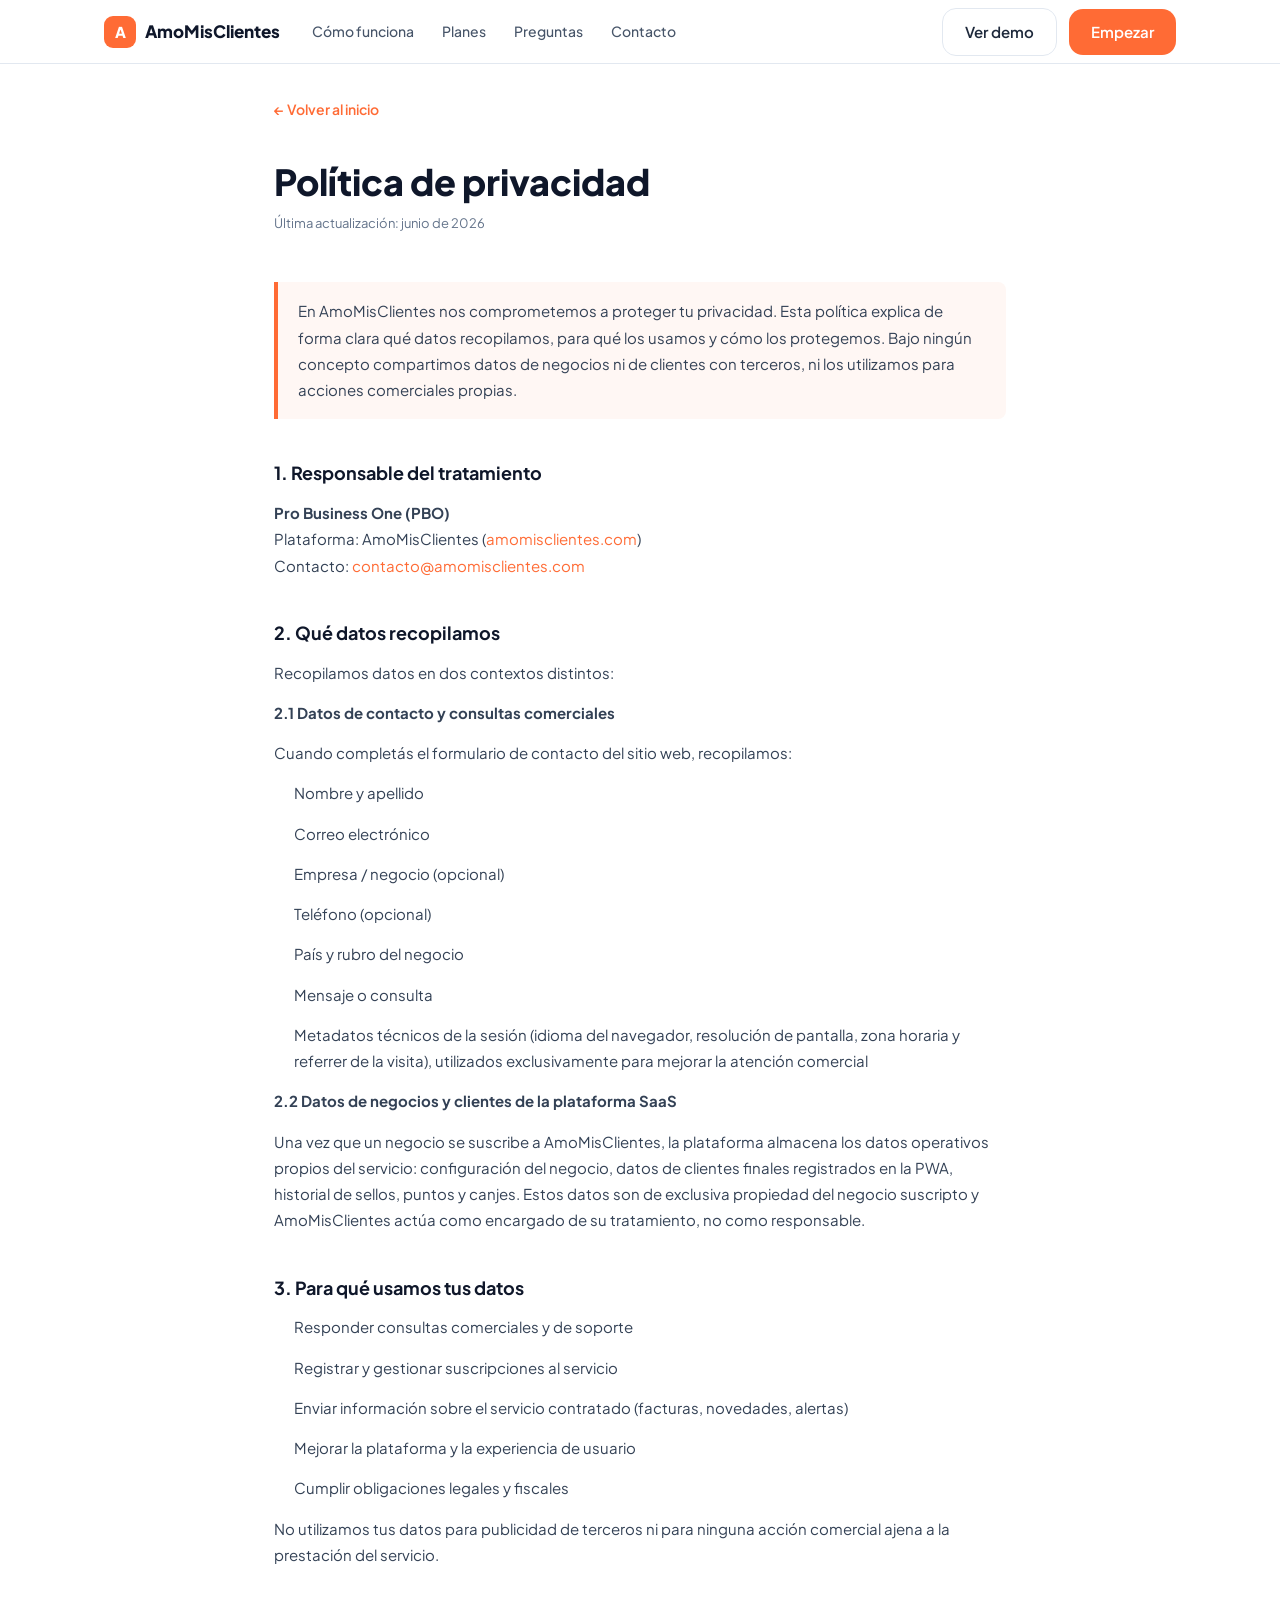
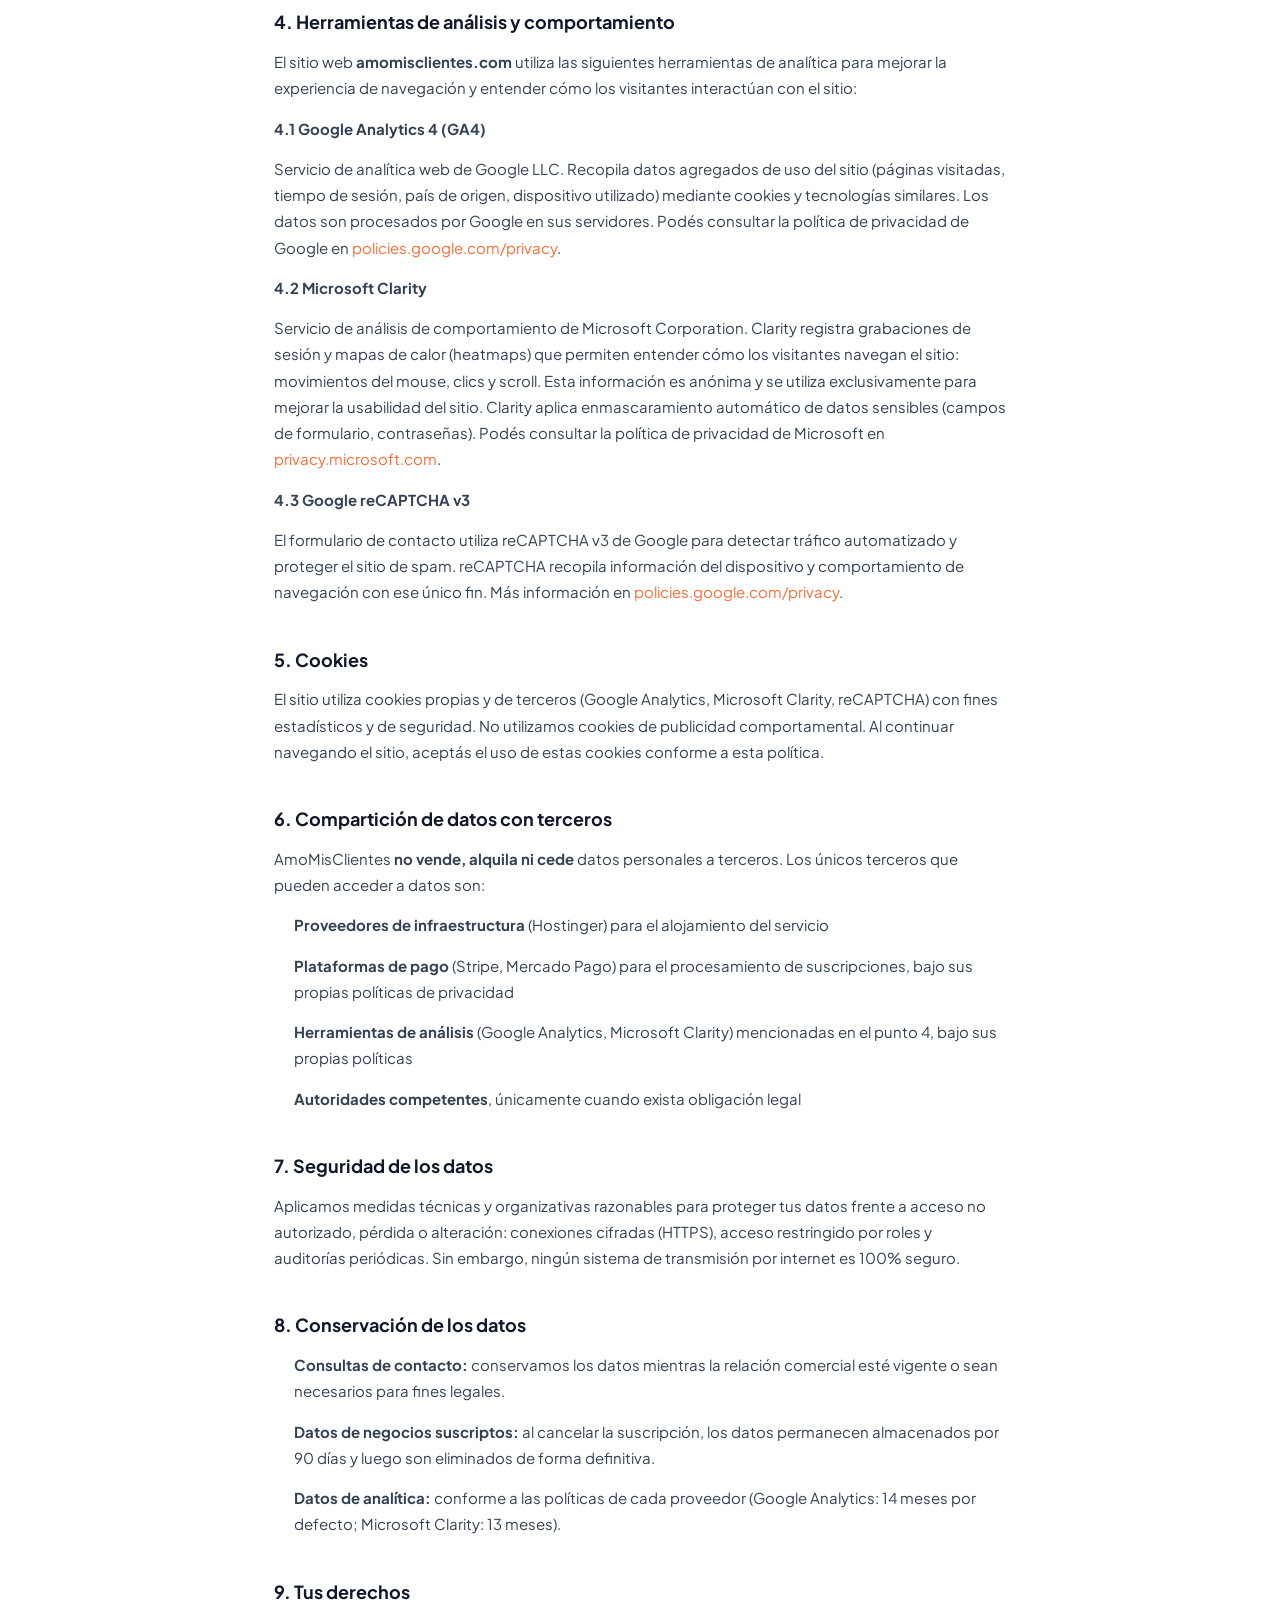
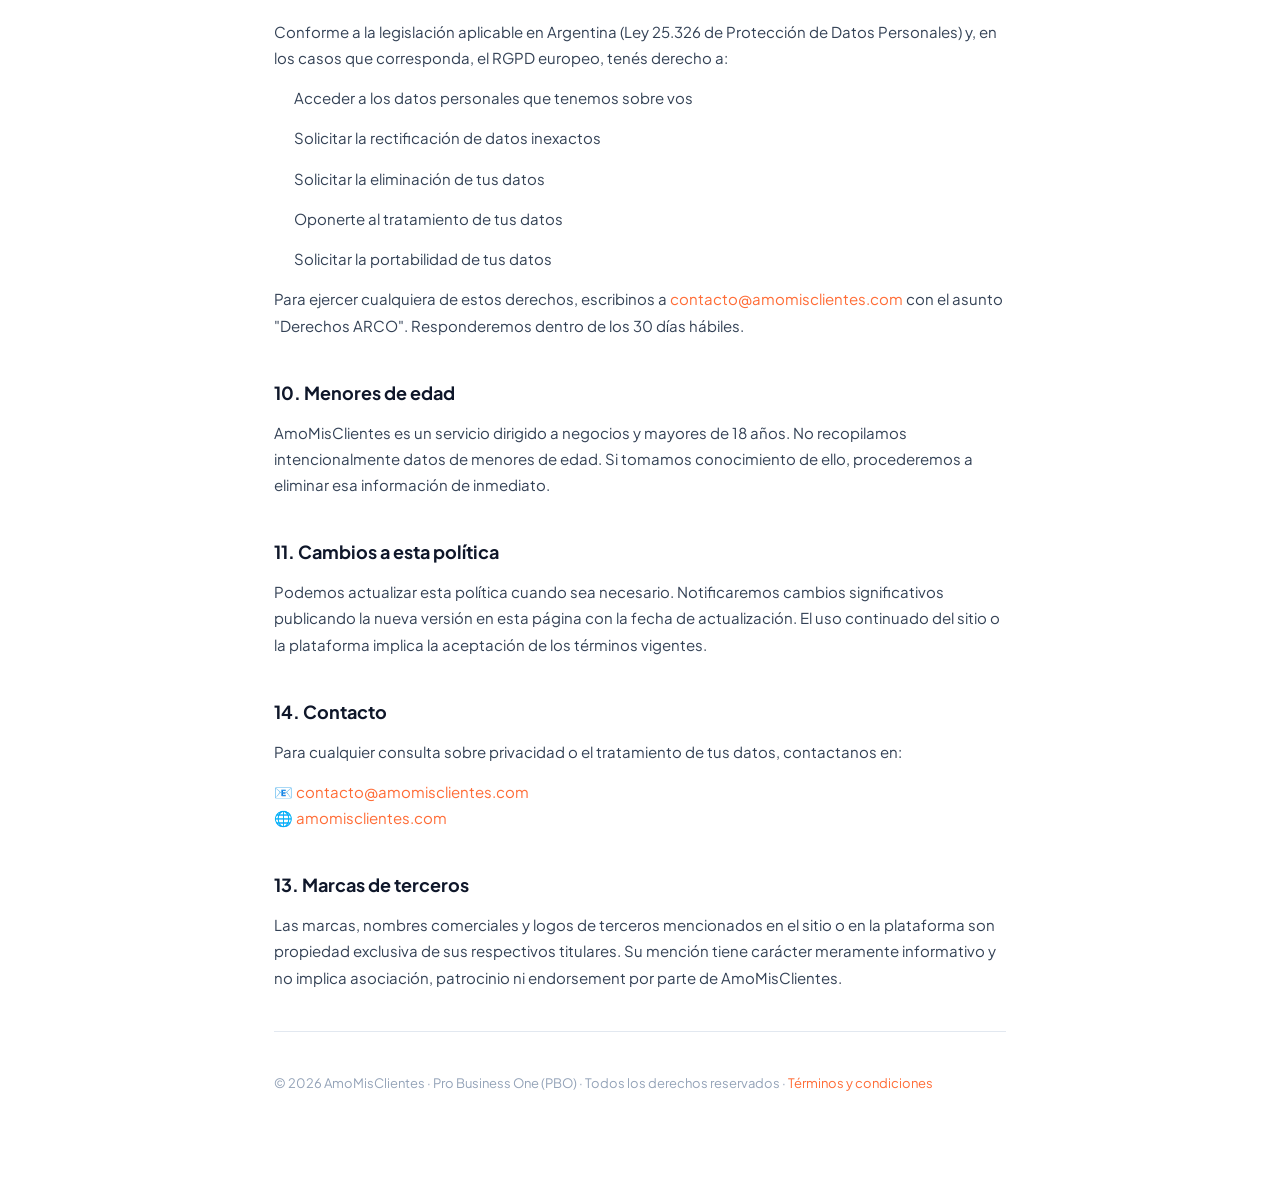
==== commit 7483587f: "privacidad y politica: los mejoramos" ====
--- a/privacidad.html
+++ b/privacidad.html
@@ -211,12 +211,16 @@
   <h2>11. Cambios a esta política</h2>
   <p>Podemos actualizar esta política cuando sea necesario. Notificaremos cambios significativos publicando la nueva versión en esta página con la fecha de actualización. El uso continuado del sitio o la plataforma implica la aceptación de los términos vigentes.</p>
 
-  <h2>12. Contacto</h2>
+  <h2>14. Contacto</h2>
   <p>Para cualquier consulta sobre privacidad o el tratamiento de tus datos, contactanos en:</p>
   <p>
     📧 <a href="mailto:contacto@amomisclientes.com">contacto@amomisclientes.com</a><br>
     🌐 <a href="https://amomisclientes.com">amomisclientes.com</a>
   </p>
+
+
+  <h2>13. Marcas de terceros</h2>
+  <p>Las marcas, nombres comerciales y logos de terceros mencionados en el sitio o en la plataforma son propiedad exclusiva de sus respectivos titulares. Su mención tiene carácter meramente informativo y no implica asociación, patrocinio ni endorsement por parte de AmoMisClientes.</p>
 
   <hr>
   <p style="font-size:13px; color:#94a3b8;">© <span id="y"></span> AmoMisClientes · Pro Business One (PBO) · Todos los derechos reservados · <a href="/terminos">Términos y condiciones</a></p>
--- a/css/styles.css
+++ b/css/styles.css
@@ -58,6 +58,9 @@
   display:flex;align-items:center;gap:9px;
   font-family:'Plus Jakarta Sans',sans-serif;font-weight:800;font-size:17px;
   color:var(--navy);flex-shrink:0;
+}
+.nav__logo img{
+  height:52px;width:auto;
 }
 .nav__logo-mark{
   width:32px;height:32px;border-radius:9px;
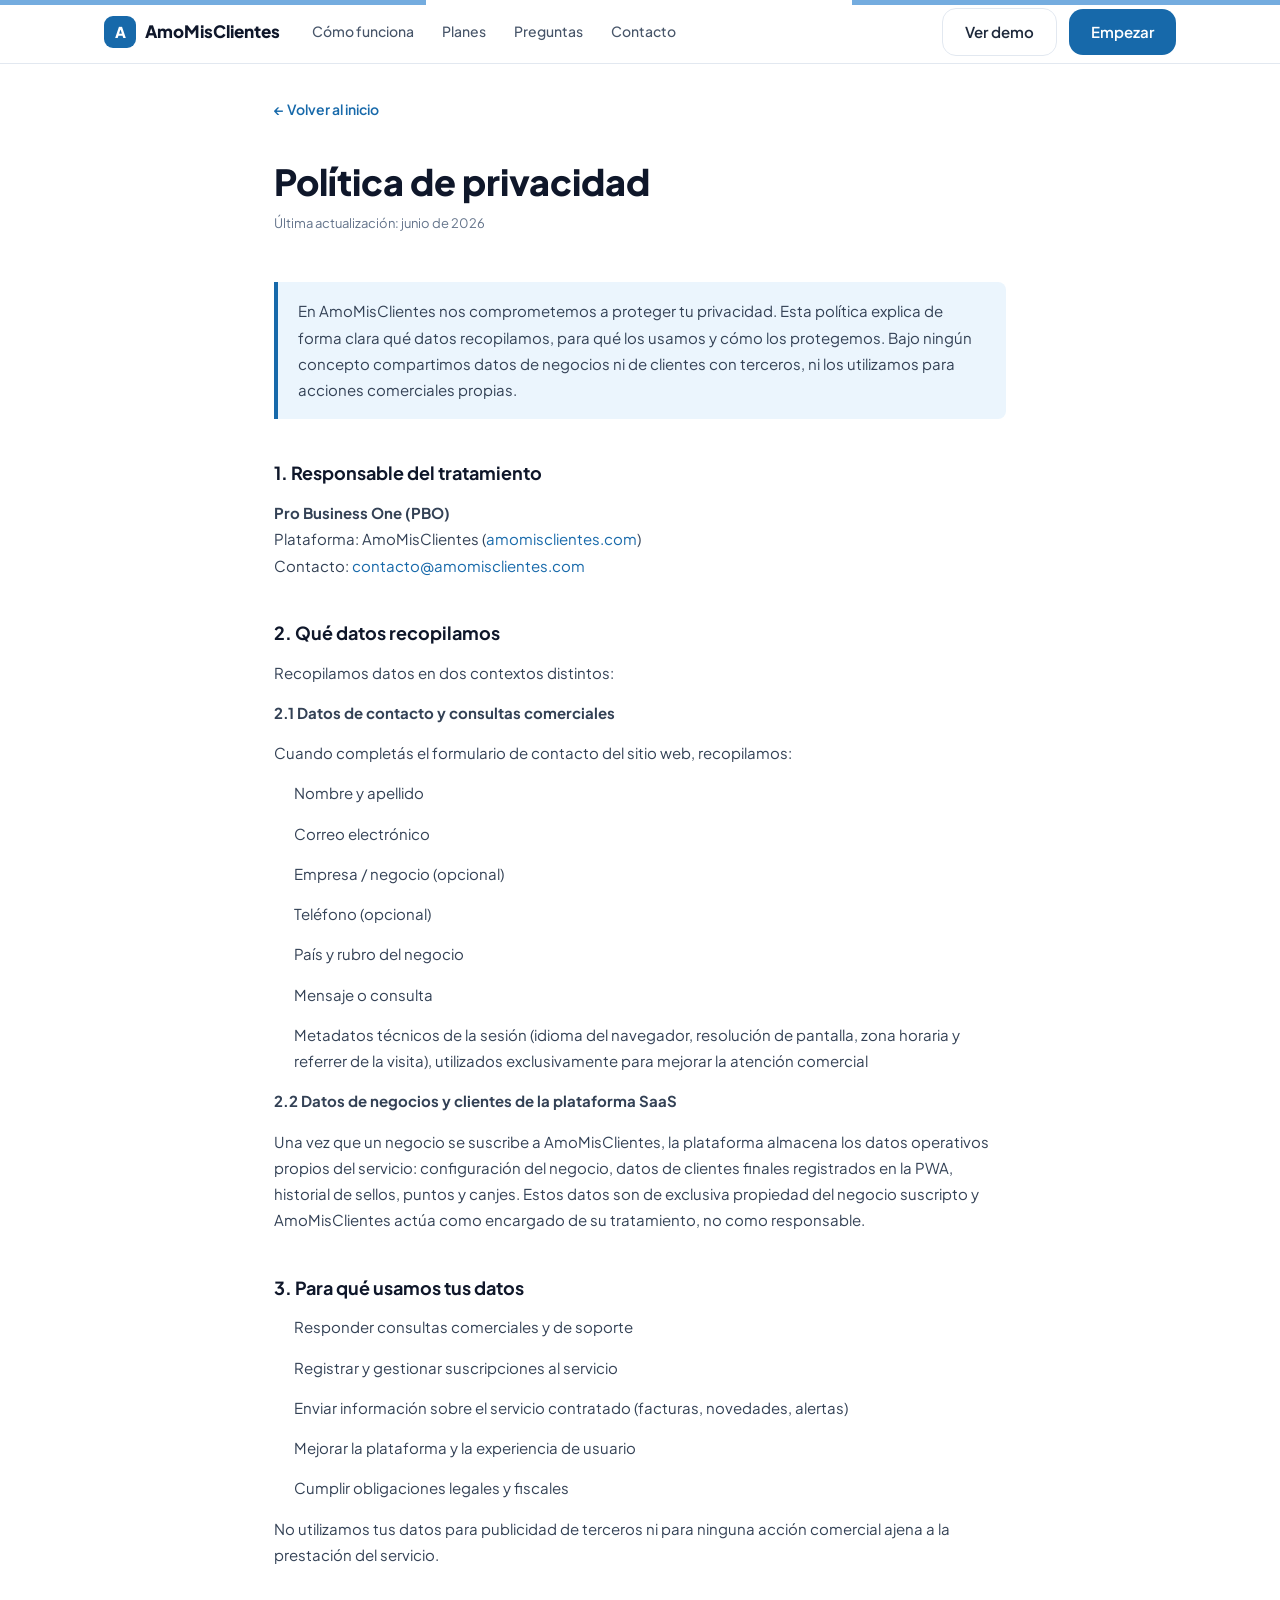
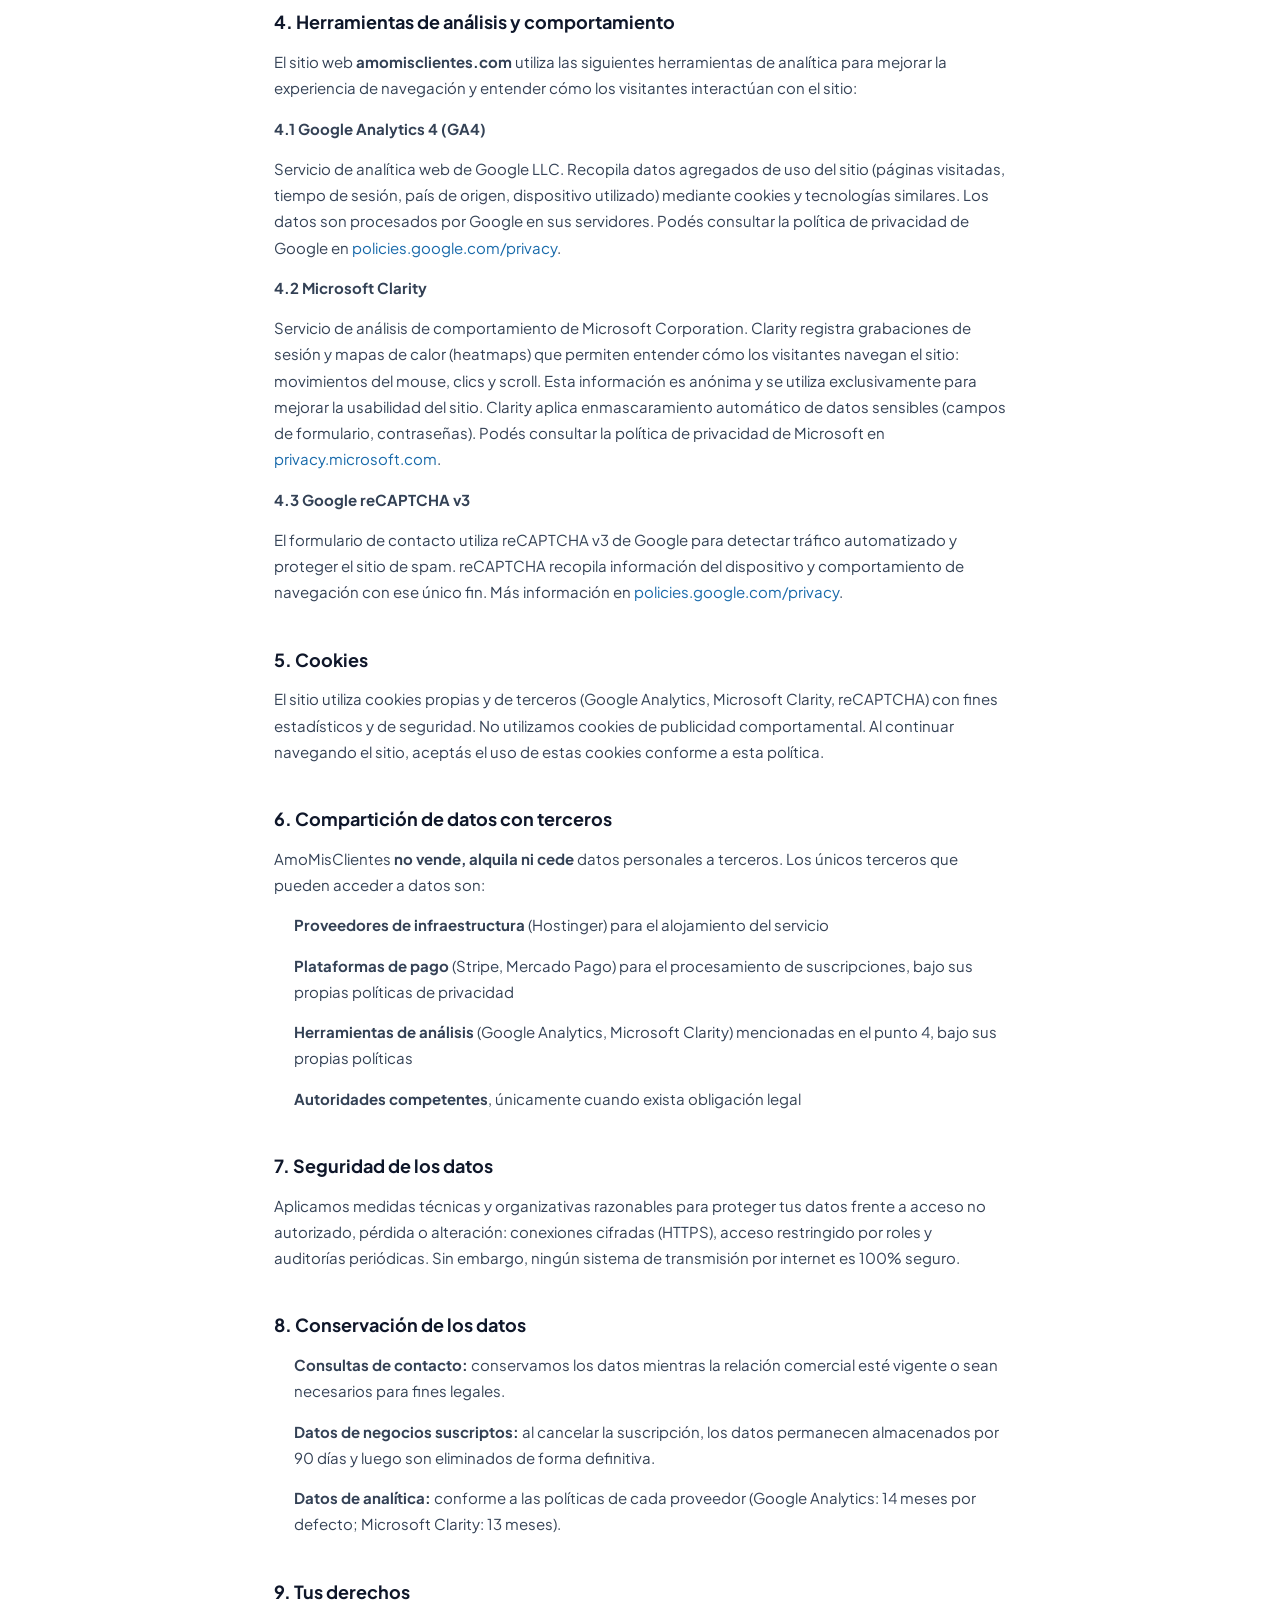
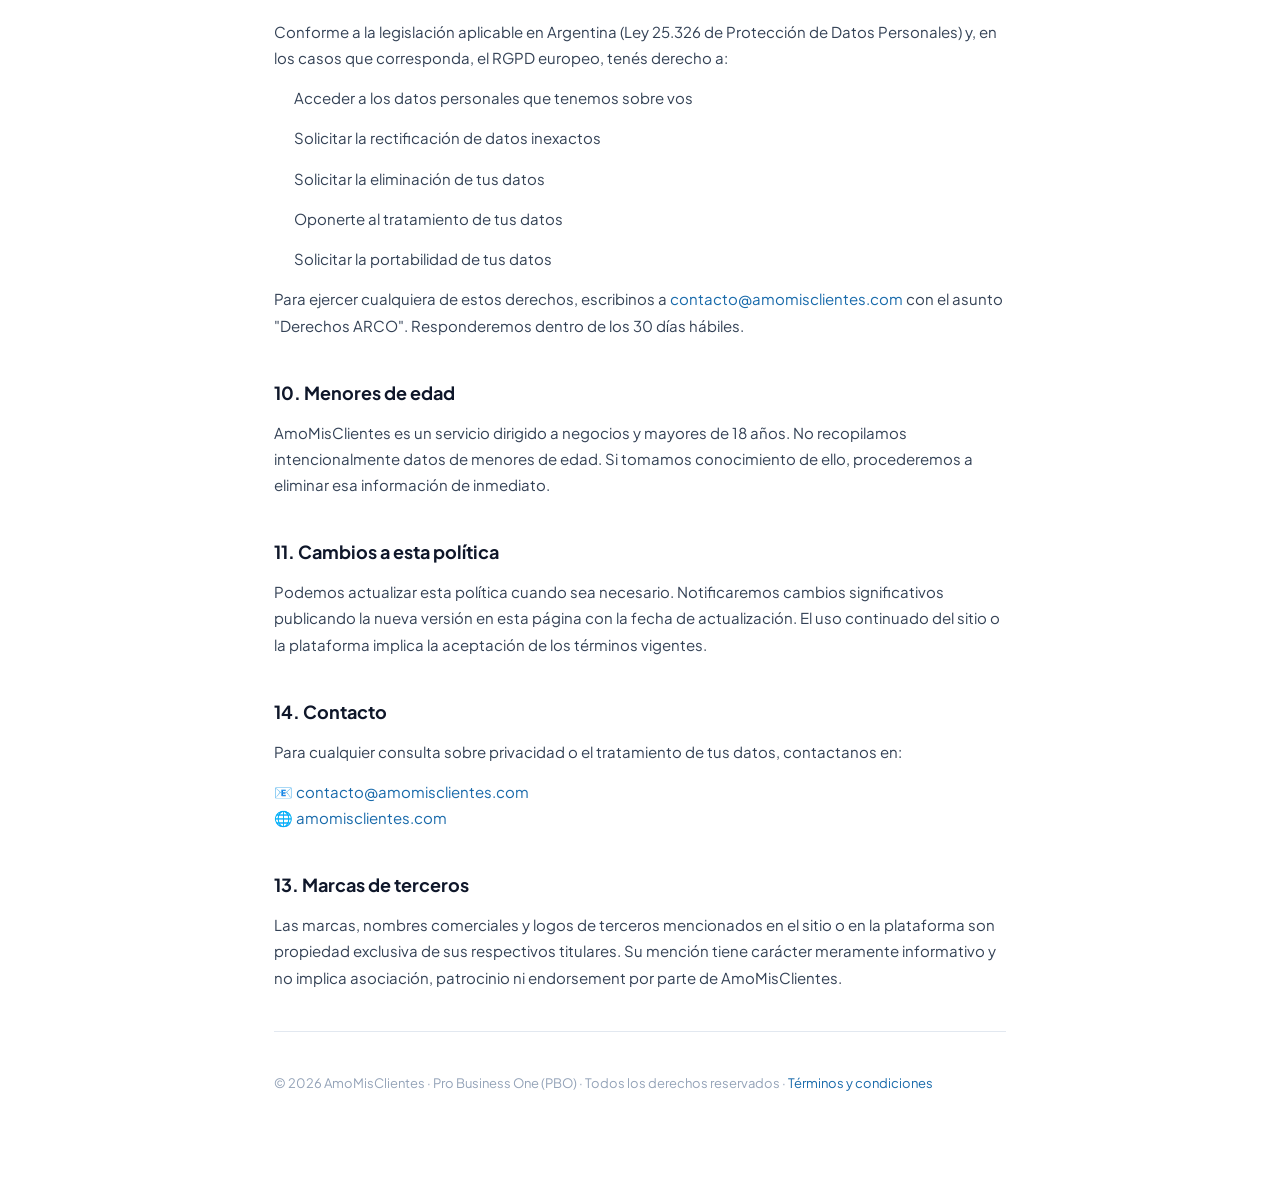
==== commit c3a52dc1: "style: celeste" ====
--- a/privacidad.html
+++ b/privacidad.html
@@ -8,7 +8,8 @@
   <link rel="preconnect" href="https://fonts.googleapis.com"/>
   <link rel="preconnect" href="https://fonts.gstatic.com" crossorigin/>
   <link href="https://fonts.googleapis.com/css2?family=Plus+Jakarta+Sans:wght@400;500;600;700;800&display=swap" rel="stylesheet"/>
-  <link rel="stylesheet" href="css/styles.css"/>
+  <link rel="stylesheet" href="css/theme.css?v=20261104"/>
+  <link rel="stylesheet" href="css/styles.css?v=20261104"/>
   <!-- Google Analytics 4 -->
   <script async src="https://www.googletagmanager.com/gtag/js?id=G-VG951C6SQ8"></script>
   <script>
@@ -39,7 +40,7 @@
       gap: 6px;
       font-size: 14px;
       font-weight: 600;
-      color: var(--orange, #FF6B35);
+      color: var(--brand, #1769AA);
       text-decoration: none;
       margin-bottom: 40px;
     }
@@ -72,13 +73,13 @@
       margin: 0 0 14px;
     }
     .legal-page a {
-      color: var(--orange, #FF6B35);
+      color: var(--brand, #1769AA);
       text-decoration: none;
     }
     .legal-page a:hover { text-decoration: underline; }
     .legal-page .highlight-box {
-      background: #fff7f4;
-      border-left: 4px solid var(--orange, #FF6B35);
+      background: var(--brand-light, #EBF5FD);
+      border-left: 4px solid var(--brand, #1769AA);
       border-radius: 0 8px 8px 0;
       padding: 16px 20px;
       margin: 24px 0;
--- a/css/theme.css
+++ b/css/theme.css
@@ -0,0 +1,14 @@
+/* Tema por país: Argentina / Río de la Plata (celeste y blanco, acento Sol de Mayo).
+   Es el ÚNICO archivo que cambia entre sitios. Para otro país: copiar y ajustar estas variables. */
+:root{
+  --brand:#1769AA;            /* botones, enlaces y títulos destacados */
+  --brand-dark:#0E4A7B;       /* hover */
+  --brand-light:#EBF5FD;      /* fondos suaves */
+  --brand-rgb:23,105,170;     /* mismo color que --brand, para sombras y transparencias */
+  --brand-on-dark:#74ACDF;    /* texto de marca sobre fondos oscuros (celeste) */
+  --accent:#F6B40E;           /* amarillo: números de paso, insignias, subrayado */
+  --accent-ink:#1b1b1b;       /* texto sobre el acento */
+  --navy:#0f172a;             /* secciones oscuras y títulos */
+  --footer-bg:#080c14;
+  --stripe:linear-gradient(90deg,#74ACDF 0 33.3%,#ffffff 33.3% 66.6%,#74ACDF 66.6% 100%);
+}
--- a/css/styles.css
+++ b/css/styles.css
@@ -2,10 +2,6 @@
 @import url('https://fonts.googleapis.com/css2?family=Plus+Jakarta+Sans:wght@400;500;600;700;800&display=swap');
 
 :root {
-  --orange: #FF6B35;
-  --orange-dark: #e85a22;
-  --orange-light: #fff4ef;
-  --navy: #0f172a;
   --gray-50: #f8fafc;
   --gray-100: #f1f5f9;
   --gray-200: #e2e8f0;
@@ -50,6 +46,7 @@
   transition:box-shadow .2s;
 }
 .nav.scrolled{box-shadow:var(--shadow-sm)}
+.nav::before{content:'';position:absolute;top:0;left:0;right:0;height:5px;background:var(--stripe);pointer-events:none}
 .nav__inner{
   max-width:var(--max-w);margin:0 auto;padding:0 24px;
   height:100%;display:flex;align-items:center;gap:32px;
@@ -64,32 +61,32 @@
 }
 .nav__logo-mark{
   width:32px;height:32px;border-radius:9px;
-  background:var(--orange);color:#fff;
+  background:var(--brand);color:#fff;
   display:flex;align-items:center;justify-content:center;
   font-size:15px;font-weight:800;
 }
 .nav__links{display:flex;gap:28px;margin-right:auto}
 .nav__links a{font-size:14px;font-weight:500;color:var(--gray-600);transition:color .15s}
-.nav__links a:hover{color:var(--orange)}
+.nav__links a:hover{color:var(--brand)}
 .nav__actions{display:flex;align-items:center;gap:12px}
 .nav__burger{display:none;flex-direction:column;gap:4px;background:none;border:none;cursor:pointer;padding:6px}
 .nav__burger span{display:block;width:20px;height:2px;background:var(--gray-800);border-radius:2px}
 .nav__mobile{display:flex;flex-direction:column;background:var(--white);border-top:1px solid var(--gray-200);padding:8px 0 16px}
 .nav__mobile a{padding:12px 24px;font-size:15px;color:var(--gray-800);font-weight:500}
-.nav__mobile a:hover{color:var(--orange);background:var(--gray-50)}
+.nav__mobile a:hover{color:var(--brand);background:var(--gray-50)}
 .nav__mobile .btn-primary{margin:12px 24px 0;display:block;text-align:center}
 
 /* BUTTONS */
 .btn-primary{
   display:inline-flex;align-items:center;justify-content:center;gap:8px;
-  background:var(--orange);color:#fff;
+  background:var(--brand);color:#fff;
   font-weight:600;font-size:15px;
   padding:11px 22px;border-radius:var(--r-md);
   border:none;cursor:pointer;
   transition:background .15s,transform .15s,box-shadow .15s;
   white-space:nowrap;
 }
-.btn-primary:hover{background:var(--orange-dark);transform:translateY(-1px);box-shadow:0 6px 20px rgba(255,107,53,.35)}
+.btn-primary:hover{background:var(--brand-dark);transform:translateY(-1px);box-shadow:0 6px 20px rgba(var(--brand-rgb),.35)}
 .btn-primary:active{transform:translateY(0)}
 .btn-primary.lg{padding:14px 28px;font-size:16px;border-radius:var(--r-lg)}
 .btn-secondary{
@@ -104,20 +101,20 @@
 .btn-secondary.lg{padding:14px 28px;font-size:16px;border-radius:var(--r-lg)}
 .btn-outline{
   display:inline-flex;align-items:center;justify-content:center;gap:8px;
-  background:transparent;color:var(--orange);
+  background:transparent;color:var(--brand);
   font-weight:600;font-size:15px;
   padding:11px 22px;border-radius:var(--r-md);
-  border:1.5px solid var(--orange);cursor:pointer;
+  border:1.5px solid var(--brand);cursor:pointer;
   transition:all .15s;width:100%;
 }
-.btn-outline:hover{background:var(--orange);color:#fff}
+.btn-outline:hover{background:var(--brand);color:#fff}
 
 /* SECTION HELPERS */
 .section{padding:88px 0}
 .eyebrow{
   display:inline-flex;align-items:center;gap:6px;
   font-size:12px;font-weight:600;letter-spacing:.1em;text-transform:uppercase;
-  color:var(--orange);background:var(--orange-light);
+  color:var(--brand);background:var(--brand-light);
   padding:4px 12px;border-radius:var(--r-full);margin-bottom:16px;
 }
 .section-h{
@@ -137,7 +134,7 @@
   content:'';position:absolute;
   top:-200px;right:-100px;
   width:700px;height:700px;border-radius:50%;
-  background:radial-gradient(circle,rgba(255,107,53,.08) 0%,transparent 70%);
+  background:radial-gradient(circle,rgba(var(--brand-rgb),.08) 0%,transparent 70%);
   pointer-events:none;
 }
 .hero__inner{
@@ -146,7 +143,7 @@
 }
 .hero__badge{
   display:inline-flex;align-items:center;gap:6px;
-  background:var(--orange-light);color:var(--orange);
+  background:var(--brand-light);color:var(--brand);
   font-size:13px;font-weight:600;padding:5px 14px;
   border-radius:var(--r-full);margin-bottom:24px;
 }
@@ -155,53 +152,29 @@
   font-size:clamp(36px,5vw,58px);color:var(--navy);
   line-height:1.1;margin-bottom:20px;
 }
-.hero__h span{color:var(--orange)}
+.hero__h .hero__accent{color:var(--brand);background:linear-gradient(transparent 64%,var(--accent) 64% 90%,transparent 90%);padding:0 .06em}
 .hero__sub{font-size:18px;color:var(--gray-600);line-height:1.7;margin-bottom:36px;max-width:480px}
 .hero__ctas{display:flex;gap:12px;flex-wrap:wrap;margin-bottom:20px}
 .hero__note{font-size:13px;color:var(--gray-400)}
 .hero__visual{display:flex;justify-content:center;align-items:center}
 
-/* PHONE */
-.phone{
-  width:256px;
-  background:#0d0d1a;
-  border-radius:42px;
-  padding:12px;
-  box-shadow:var(--shadow-xl),0 0 0 1px rgba(255,255,255,.06);
-  position:relative;
-}
-.phone::before{
-  content:'';display:block;
-  width:80px;height:6px;border-radius:3px;
-  background:rgba(255,255,255,.15);margin:0 auto 10px;
-}
-.phone__screen{background:#fff;border-radius:30px;overflow:hidden}
-.phone__img{width:100%;height:148px;object-fit:cover}
-.phone__body{padding:12px}
-.phone__header{display:flex;align-items:center;gap:9px;margin-bottom:12px}
-.phone__app-icon{width:36px;height:36px;border-radius:9px;background:var(--orange);display:flex;align-items:center;justify-content:center;font-size:16px;flex-shrink:0}
-.phone__app-name{font-weight:700;font-size:12px;color:var(--navy)}
-.phone__app-sub{font-size:10px;color:var(--gray-400)}
-.phone__card{background:var(--gray-50);border-radius:10px;padding:10px;margin-bottom:8px}
-.phone__card-lbl{font-size:9px;font-weight:700;color:var(--gray-400);text-transform:uppercase;letter-spacing:.07em;margin-bottom:6px}
-.phone__stamps{display:grid;grid-template-columns:repeat(4,1fr);gap:3px;margin-bottom:5px}
-.s{aspect-ratio:1;display:flex;align-items:center;justify-content:center;background:var(--gray-200);border-radius:6px;font-size:12px;opacity:.3}
-.s.on{background:var(--orange-light);opacity:1}
-.s.prize{background:#fef9c3;opacity:1}
-.phone__progress{font-size:10px;color:var(--orange);font-weight:600}
-.phone__notif{display:flex;align-items:center;gap:6px;background:var(--navy);color:#fff;border-radius:8px;padding:7px 9px;font-size:10px;font-weight:500}
-.phone__homerow{display:flex;gap:7px;justify-content:center;padding:8px 0 4px}
-.app-icon{width:44px;height:44px;border-radius:12px;display:flex;align-items:center;justify-content:center;font-size:20px}
-.app-icon--brand{background:var(--orange);box-shadow:0 4px 12px rgba(255,107,53,.4)}
-.app-icon--gray{background:rgba(255,255,255,.1)}
-.phone__label{text-align:center;margin-top:10px;font-size:11px;color:var(--orange);font-weight:700;letter-spacing:.05em}
+/* SAMSUNG MOCKUP */
+.samsung-mockup{
+  display:flex;flex-direction:column;align-items:center;
+  filter:drop-shadow(0 24px 48px rgba(0,0,0,.35));
+}
+.samsung-frame{
+  width:240px;
+  height:auto;
+}
+.phone__label{text-align:center;margin-top:10px;font-size:11px;color:var(--brand);font-weight:700;letter-spacing:.05em}
 
 /* ===== STATS ===== */
 .stats-bar{background:var(--gray-50);border-top:1px solid var(--gray-200);border-bottom:1px solid var(--gray-200);padding:0}
 .stats-bar__inner{display:flex;align-items:stretch}
 .stat{flex:1;text-align:center;padding:32px 20px;border-right:1px solid var(--gray-200)}
 .stat:last-child{border-right:none}
-.stat__n{font-family:'Plus Jakarta Sans',sans-serif;font-size:42px;font-weight:800;color:var(--orange);line-height:1;margin-bottom:6px}
+.stat__n{font-family:'Plus Jakarta Sans',sans-serif;font-size:42px;font-weight:800;color:var(--brand);line-height:1;margin-bottom:6px}
 .stat__l{font-size:13px;color:var(--gray-600);max-width:140px;margin:0 auto;line-height:1.4}
 
 /* ===== LOGOS ===== */
@@ -210,7 +183,7 @@
 .logos__track{display:flex;gap:16px;width:max-content;animation:marquee 24s linear infinite}
 .logos__track:hover{animation-play-state:paused}
 .logos__pill{height:40px;padding:0 18px;background:var(--white);border:1px solid var(--gray-200);border-radius:var(--r-full);display:flex;align-items:center;gap:8px;white-space:nowrap;font-size:13px;font-weight:600;color:var(--gray-600);flex-shrink:0}
-.logos__dot{width:8px;height:8px;border-radius:50%;background:var(--orange)}
+.logos__dot{width:8px;height:8px;border-radius:50%;background:var(--brand)}
 @keyframes marquee{to{transform:translateX(-50%)}}
 
 /* ===== DIFERENCIADOR ===== */
@@ -218,42 +191,42 @@
 .diff__cards{display:grid;grid-template-columns:1fr 1fr;gap:20px;margin:48px 0}
 .diff__card{border-radius:var(--r-xl);overflow:hidden;border:2px solid var(--gray-200)}
 .diff__card--them .diff__card-img{filter:grayscale(.6) brightness(.9)}
-.diff__card--us{border-color:var(--orange);box-shadow:0 8px 32px rgba(255,107,53,.12)}
+.diff__card--us{border-color:var(--brand);box-shadow:0 8px 32px rgba(var(--brand-rgb),.12)}
 .diff__card-lbl{display:flex;align-items:center;gap:8px;padding:14px 18px;font-size:13px;font-weight:700;border-bottom:1px solid var(--gray-200);background:var(--gray-50)}
-.diff__card--us .diff__card-lbl{background:var(--orange-light);border-color:rgba(255,107,53,.15);color:var(--orange)}
+.diff__card--us .diff__card-lbl{background:var(--brand-light);border-color:rgba(var(--brand-rgb),.15);color:var(--brand)}
 .diff__card-img{width:100%;height:140px;object-fit:cover}
 .diff__card-body{padding:16px 18px}
 .diff__app-row{display:flex;align-items:center;gap:10px;margin-bottom:12px}
 .diff__app-ico{width:38px;height:38px;border-radius:10px;display:flex;align-items:center;justify-content:center;font-size:18px;background:var(--gray-100)}
-.diff__app-ico--brand{background:var(--orange)}
+.diff__app-ico--brand{background:var(--brand)}
 .diff__app-name{font-weight:700;font-size:14px;color:var(--navy)}
-.diff__app-name--brand{color:var(--orange)}
+.diff__app-name--brand{color:var(--brand)}
 .diff__list{display:flex;flex-direction:column;gap:5px}
 .diff__list-item{padding:7px 10px;background:var(--gray-50);border-radius:7px;font-size:12px;font-weight:500}
 .diff__list-item--faded{opacity:.35}
-.diff__badge{display:inline-block;background:var(--orange-light);color:var(--orange);font-size:11px;font-weight:700;padding:4px 10px;border-radius:var(--r-full);margin-bottom:10px}
+.diff__badge{display:inline-block;background:var(--brand-light);color:var(--brand);font-size:11px;font-weight:700;padding:4px 10px;border-radius:var(--r-full);margin-bottom:10px}
 .diff__phone-preview{display:flex;flex-direction:column;align-items:center;gap:6px}
-.diff__phone-ico{width:54px;height:54px;border-radius:16px;background:var(--orange);display:flex;align-items:center;justify-content:center;font-size:26px;box-shadow:0 6px 20px rgba(255,107,53,.35)}
+.diff__phone-ico{width:54px;height:54px;border-radius:16px;background:var(--brand);display:flex;align-items:center;justify-content:center;font-size:26px;box-shadow:0 6px 20px rgba(var(--brand-rgb),.35)}
 .diff__phone-lbl{font-size:11px;color:var(--gray-600);font-weight:600}
 .diff__vs{display:flex;align-items:center;justify-content:center;font-family:'Plus Jakarta Sans',sans-serif;font-size:16px;font-weight:800;color:var(--gray-400);margin:0 -10px}
 .diff__points{display:grid;grid-template-columns:repeat(3,1fr);gap:16px}
 .diff__point{padding:24px;background:var(--gray-50);border-radius:var(--r-lg);border:1px solid var(--gray-200);transition:all .2s}
-.diff__point:hover{border-color:var(--orange);background:var(--orange-light);box-shadow:var(--shadow-sm)}
+.diff__point:hover{border-color:var(--brand);background:var(--brand-light);box-shadow:var(--shadow-sm)}
 .diff__point-ico{font-size:26px;margin-bottom:12px}
 .diff__point h3{font-size:15px;font-weight:700;color:var(--navy);margin-bottom:6px}
 .diff__point p{font-size:13px;color:var(--gray-600);line-height:1.55}
 
 /* ===== HOW IT WORKS ===== */
 .how{background:var(--navy);padding:88px 0}
-.how .eyebrow{background:rgba(255,107,53,.15);color:var(--orange)}
+.how .eyebrow{background:rgba(var(--brand-rgb),.25);color:var(--brand-on-dark)}
 .how .section-h{color:#fff}
 .how__grid{display:grid;grid-template-columns:repeat(3,1fr);gap:20px;margin-top:48px}
 .how__step{background:rgba(255,255,255,.04);border:1px solid rgba(255,255,255,.08);border-radius:var(--r-xl);overflow:hidden;transition:all .2s}
-.how__step:hover{background:rgba(255,255,255,.07);border-color:rgba(255,107,53,.3)}
-.how__step-img{width:100%;height:176px;object-fit:cover;opacity:.7;transition:opacity .3s}
-.how__step:hover .how__step-img{opacity:.9}
+.how__step:hover{background:rgba(255,255,255,.07);border-color:rgba(var(--brand-rgb),.3)}
+.how__step-img{width:100%;height:176px;object-fit:cover;opacity:1;transition:opacity .3s;cursor:zoom-in;border-radius:8px 8px 0 0}
+.how__step:hover .how__step-img{opacity:.85;transform:scale(1.02)}
 .how__step-body{padding:24px}
-.how__step-num{width:40px;height:40px;border-radius:11px;background:var(--orange);color:#fff;display:flex;align-items:center;justify-content:center;font-family:'Plus Jakarta Sans',sans-serif;font-size:18px;font-weight:800;margin-bottom:14px}
+.how__step-num{width:40px;height:40px;border-radius:11px;background:var(--accent);color:var(--accent-ink);display:flex;align-items:center;justify-content:center;font-family:'Plus Jakarta Sans',sans-serif;font-size:18px;font-weight:800;margin-bottom:14px}
 .how__step h3{font-size:17px;font-weight:700;color:#fff;margin-bottom:8px}
 .how__step p{font-size:14px;color:rgba(255,255,255,.5);line-height:1.6}
 
@@ -261,8 +234,8 @@
 .features{background:var(--white);padding:88px 0}
 .features__grid{display:grid;grid-template-columns:repeat(4,1fr);gap:16px}
 .feat{background:var(--white);border:1px solid var(--gray-200);border-radius:var(--r-lg);overflow:hidden;transition:all .2s}
-.feat:hover{border-color:var(--orange);box-shadow:0 8px 24px rgba(255,107,53,.1);transform:translateY(-2px)}
-.feat__img{width:100%;height:104px;object-fit:cover}
+.feat:hover{border-color:var(--brand);box-shadow:0 8px 24px rgba(var(--brand-rgb),.1);transform:translateY(-2px)}
+
 .feat__body{padding:18px}
 .feat__ico{font-size:22px;margin-bottom:10px}
 .feat__title{font-size:14px;font-weight:700;color:var(--navy);margin-bottom:6px}
@@ -285,7 +258,7 @@
 .testi-grid{display:grid;grid-template-columns:repeat(3,1fr);gap:20px;margin-top:48px}
 .testi{background:var(--gray-50);border:1px solid var(--gray-200);border-radius:var(--r-xl);padding:28px;transition:box-shadow .2s}
 .testi:hover{box-shadow:var(--shadow-md)}
-.testi__stars{color:var(--orange);font-size:16px;margin-bottom:12px;letter-spacing:2px}
+.testi__stars{color:var(--brand);font-size:16px;margin-bottom:12px;letter-spacing:2px}
 .testi__text{font-size:15px;color:var(--gray-600);line-height:1.7;margin-bottom:20px;font-style:italic}
 .testi__author{display:flex;align-items:center;gap:12px}
 .testi__avatar{width:44px;height:44px;border-radius:50%;object-fit:cover;flex-shrink:0}
@@ -295,7 +268,7 @@
 .testi__placeholder-ico{font-size:28px;opacity:.4}
 
 /* ===== DEMO ===== */
-.demo{background:var(--orange);padding:88px 0;position:relative;overflow:hidden}
+.demo{background:var(--brand);padding:88px 0;position:relative;overflow:hidden}
 .demo::before{content:'';position:absolute;top:-50%;right:-10%;width:600px;height:600px;border-radius:50%;background:rgba(255,255,255,.06);pointer-events:none}
 .demo__inner{display:grid;grid-template-columns:1fr 1fr;gap:64px;align-items:center;position:relative;z-index:1}
 .demo .eyebrow{background:rgba(255,255,255,.2);color:#fff}
@@ -304,11 +277,11 @@
 .demo__ctas{display:flex;gap:12px;flex-wrap:wrap;margin-bottom:24px}
 .demo__btn-white{
   display:inline-flex;align-items:center;gap:8px;
-  background:#fff;color:var(--orange);font-weight:700;font-size:16px;
+  background:#fff;color:var(--brand);font-weight:700;font-size:16px;
   padding:14px 28px;border-radius:var(--r-lg);cursor:pointer;
   transition:all .15s;border:none;
 }
-.demo__btn-white:hover{background:#fff7f5;transform:translateY(-1px);box-shadow:0 6px 20px rgba(0,0,0,.15)}
+.demo__btn-white:hover{background:var(--brand-light);transform:translateY(-1px);box-shadow:0 6px 20px rgba(0,0,0,.15)}
 .demo__chips{display:flex;gap:10px;flex-wrap:wrap}
 .chip{display:inline-flex;align-items:center;gap:6px;background:rgba(255,255,255,.15);color:#fff;padding:5px 12px;border-radius:var(--r-full);font-size:13px;font-weight:500}
 .demo__visual{display:flex;justify-content:center}
@@ -320,18 +293,18 @@
 .pricing__grid{display:grid;grid-template-columns:1fr 1fr 1fr;gap:20px;max-width:980px;margin:0 auto 40px}
 .plan{background:var(--white);border:1.5px solid var(--gray-200);border-radius:var(--r-xl);padding:36px 32px;position:relative;transition:box-shadow .2s}
 .plan:hover{box-shadow:var(--shadow-md)}
-.plan--featured{border-color:var(--orange);box-shadow:0 12px 40px rgba(255,107,53,.15)}
-.plan__badge{position:absolute;top:-13px;left:50%;transform:translateX(-50%);background:var(--orange);color:#fff;font-size:12px;font-weight:700;padding:3px 16px;border-radius:var(--r-full);white-space:nowrap}
+.plan--featured{border-color:var(--brand);box-shadow:0 12px 40px rgba(var(--brand-rgb),.15)}
+.plan__badge{position:absolute;top:-13px;left:50%;transform:translateX(-50%);background:var(--accent);color:var(--accent-ink);font-size:12px;font-weight:800;padding:3px 16px;border-radius:var(--r-full);white-space:nowrap}
 .plan__name{font-size:13px;font-weight:700;color:var(--gray-400);text-transform:uppercase;letter-spacing:.1em;margin-bottom:12px}
 .plan__price{display:flex;align-items:baseline;gap:3px;margin-bottom:12px}
 .plan__cur{font-size:15px;font-weight:600;color:var(--gray-600)}
 .plan__amt{font-family:'Plus Jakarta Sans',sans-serif;font-size:50px;font-weight:800;color:var(--navy);line-height:1}
-.plan--featured .plan__amt{color:var(--orange)}
+.plan--featured .plan__amt{color:var(--brand)}
 .plan__per{font-size:15px;color:var(--gray-400)}
 .plan__desc{font-size:14px;color:var(--gray-600);margin-bottom:24px;padding-bottom:20px;border-bottom:1px solid var(--gray-200);line-height:1.55}
 .plan__list{display:flex;flex-direction:column;gap:11px;margin-bottom:28px}
 .plan__list li{display:flex;align-items:flex-start;gap:9px;font-size:14px;color:var(--gray-800)}
-.plan__nudge{font-size:13px;font-weight:600;color:var(--orange);margin:0 0 20px;text-align:center}
+.plan__nudge{font-size:13px;font-weight:600;color:var(--brand);margin:0 0 20px;text-align:center}
 .btn--full{width:100%;justify-content:center;display:flex;text-align:center}
 .checkmark{color:var(--green);font-weight:700;flex-shrink:0;margin-top:1px}
 .pricing__note{text-align:center}
@@ -341,19 +314,19 @@
 .faq{background:var(--white);padding:88px 0}
 .faq__list{max-width:680px;margin:48px auto 0;display:flex;flex-direction:column;gap:8px}
 .faq__item{border:1px solid var(--gray-200);border-radius:var(--r-md);overflow:hidden;transition:border-color .2s}
-.faq__item[open]{border-color:var(--orange)}
+.faq__item[open]{border-color:var(--brand)}
 .faq__item summary{padding:18px 20px;font-size:15px;font-weight:600;color:var(--navy);cursor:pointer;list-style:none;display:flex;justify-content:space-between;align-items:center;gap:14px;background:var(--white)}
-.faq__item[open] summary{background:var(--orange-light)}
+.faq__item[open] summary{background:var(--brand-light)}
 .faq__item summary::-webkit-details-marker{display:none}
-.faq__item summary::after{content:'+';font-size:20px;color:var(--orange);flex-shrink:0;transition:transform .2s;font-weight:300;line-height:1}
+.faq__item summary::after{content:'+';font-size:20px;color:var(--brand);flex-shrink:0;transition:transform .2s;font-weight:300;line-height:1}
 .faq__item[open] summary::after{transform:rotate(45deg)}
 .faq__item p{padding:16px 20px;font-size:14px;color:var(--gray-600);line-height:1.75;border-top:1px solid var(--gray-200)}
 
 /* ===== CONTACT ===== */
 .contact{background:var(--navy);padding:88px 0;position:relative;overflow:hidden}
-.contact::before{content:'';position:absolute;bottom:-100px;left:-100px;width:500px;height:500px;border-radius:50%;background:radial-gradient(circle,rgba(255,107,53,.12) 0%,transparent 70%);pointer-events:none}
+.contact::before{content:'';position:absolute;bottom:-100px;left:-100px;width:500px;height:500px;border-radius:50%;background:radial-gradient(circle,rgba(var(--brand-rgb),.12) 0%,transparent 70%);pointer-events:none}
 .contact__inner{position:relative;z-index:1;text-align:center}
-.contact .eyebrow{background:rgba(255,107,53,.15);color:var(--orange)}
+.contact .eyebrow{background:rgba(var(--brand-rgb),.25);color:var(--brand-on-dark)}
 .contact .section-h{color:#fff;margin-left:auto;margin-right:auto;max-width:560px}
 .contact__sub{font-size:17px;color:rgba(255,255,255,.6);line-height:1.7;max-width:480px;margin:0 auto 40px}
 .contact__ctas{display:flex;gap:14px;justify-content:center;flex-wrap:wrap}
@@ -376,14 +349,14 @@
 .btn-ghost-white:hover{background:rgba(255,255,255,.08);border-color:rgba(255,255,255,.4)}
 
 /* ===== FOOTER ===== */
-.footer{background:#080c14;padding:60px 0 0}
+.footer{background:var(--footer-bg);padding:60px 0 0}
 .footer__grid{display:grid;grid-template-columns:2fr 1fr 1fr 1fr;gap:40px;padding-bottom:48px;border-bottom:1px solid rgba(255,255,255,.06)}
 .footer__brand .nav__logo{color:#fff;margin-bottom:12px}
 .footer__tagline{font-size:14px;color:rgba(255,255,255,.35);line-height:1.6}
 .footer__col-title{font-size:11px;font-weight:700;text-transform:uppercase;letter-spacing:.12em;color:rgba(255,255,255,.25);margin-bottom:14px}
 .footer__col{display:flex;flex-direction:column;gap:10px}
 .footer__col a{font-size:14px;color:rgba(255,255,255,.45);transition:color .15s}
-.footer__col a:hover{color:var(--orange)}
+.footer__col a:hover{color:var(--brand-on-dark)}
 .footer__langs{font-size:14px;color:rgba(255,255,255,.3);margin-top:8px}
 .footer__langs a{color:rgba(255,255,255,.45)}
 .footer__bottom{text-align:center;padding:18px 24px}
@@ -391,13 +364,13 @@
 
 /* ===== CHAT ===== */
 .amo-chat-sr-only{position:absolute;width:1px;height:1px;overflow:hidden;clip:rect(0,0,0,0);white-space:nowrap}
-.amo-chat__fab{position:fixed;bottom:24px;right:24px;width:56px;height:56px;border-radius:50%;background:var(--orange);border:none;cursor:pointer;display:flex;align-items:center;justify-content:center;box-shadow:0 4px 20px rgba(255,107,53,.45);transition:all .2s;z-index:999}
-.amo-chat__fab:hover{transform:scale(1.07);box-shadow:0 8px 28px rgba(255,107,53,.55)}
+.amo-chat__fab{position:fixed;bottom:24px;right:24px;width:56px;height:56px;border-radius:50%;background:var(--brand);border:none;cursor:pointer;display:flex;align-items:center;justify-content:center;box-shadow:0 4px 20px rgba(var(--brand-rgb),.45);transition:all .2s;z-index:999}
+.amo-chat__fab:hover{transform:scale(1.07);box-shadow:0 8px 28px rgba(var(--brand-rgb),.55)}
 .amo-chat__fab-icon{width:24px;height:24px;color:#fff}
-.amo-chat__fab-pulse{position:absolute;top:3px;right:3px;width:11px;height:11px;background:#fbbf24;border-radius:50%;border:2px solid #080c14}
+.amo-chat__fab-pulse{position:absolute;top:3px;right:3px;width:11px;height:11px;background:#fbbf24;border-radius:50%;border:2px solid var(--footer-bg)}
 .amo-chat__backdrop{position:fixed;inset:0;background:rgba(0,0,0,.4);z-index:998}
 .amo-chat__panel{position:fixed;bottom:90px;right:24px;width:350px;max-height:500px;background:#fff;border-radius:var(--r-xl);box-shadow:var(--shadow-xl);z-index:999;display:flex;flex-direction:column;overflow:hidden}
-.amo-chat__header{background:var(--orange);padding:16px 18px;display:flex;align-items:flex-start;justify-content:space-between}
+.amo-chat__header{background:var(--brand);padding:16px 18px;display:flex;align-items:flex-start;justify-content:space-between}
 .amo-chat__header h2{font-size:14px;font-weight:700;color:#fff;margin-bottom:2px}
 .amo-chat__subtitle{font-size:12px;color:rgba(255,255,255,.7)}
 .amo-chat__close{background:none;border:none;color:rgba(255,255,255,.7);font-size:22px;cursor:pointer;line-height:1;padding:0 0 0 10px}
@@ -488,7 +461,7 @@
 }
 .cf-input::placeholder { color: rgba(255,255,255,.3); }
 .cf-input:focus {
-  border-color: var(--orange);
+  border-color: var(--brand);
   background: rgba(255,255,255,.12);
 }
 .cf-select {
@@ -590,3 +563,53 @@
   .contact__form { padding: 24px 20px; }
   .cf-row--2, .cf-row--3 { grid-template-columns: 1fr; }
 }
+
+/* ── LIGHTBOX ─────────────────────────────────────────── */
+#lightbox{position:fixed;inset:0;background:rgba(0,0,0,.92);display:flex;align-items:center;justify-content:center;z-index:9999;opacity:0;pointer-events:none;transition:opacity .25s}
+#lightbox.active{opacity:1;pointer-events:all}
+#lightbox img{max-width:55vw;max-height:88vh;border-radius:12px;box-shadow:0 32px 80px rgba(0,0,0,.6);transform:scale(.94);transition:transform .25s}
+#lightbox.active img{transform:scale(1)}
+#lightbox-close{position:absolute;top:20px;right:24px;background:rgba(255,255,255,.12);border:none;color:#fff;font-size:28px;width:44px;height:44px;border-radius:50%;cursor:pointer;display:flex;align-items:center;justify-content:center;transition:background .2s}
+#lightbox-close:hover{background:rgba(255,255,255,.25)}
+
+/* ── FEATURES SHOWCASE (selector + mockup) ──────────────── */
+.feat-showcase{display:grid;grid-template-columns:280px 1fr;gap:64px;align-items:start;margin-top:52px}
+/* celular: columna izquierda */
+.feat-phone{position:sticky;top:88px;display:flex;justify-content:center}
+.feat-phone__mockup{width:260px}
+.feat-phone__frame{width:100%;height:auto;filter:drop-shadow(0 24px 48px rgba(15,23,42,.35))}
+/* lista: columna derecha */
+.feat-list{display:flex;flex-direction:column;gap:2px;padding-top:8px}
+.feat-item{display:flex;align-items:center;gap:16px;padding:16px 18px;background:var(--gray-50);border:1px solid var(--gray-200);border-left:4px solid var(--gray-200);cursor:pointer;text-align:left;transition:all .22s;width:100%;border-radius:12px;margin-bottom:8px}
+.feat-item:hover{background:#fff;border-color:var(--gray-400);border-left-color:var(--gray-400)}
+.feat-item.active{background:var(--brand-light);border-color:var(--brand);border-left-color:var(--brand);box-shadow:0 8px 24px rgba(var(--brand-rgb),.18)}
+.feat-item__ico{font-size:22px;flex-shrink:0;width:32px;text-align:center;transition:transform .22s}
+.feat-item.active .feat-item__ico{transform:scale(1.2)}
+.feat-item__info{flex:1;min-width:0}
+.feat-item__title{font-size:15px;font-weight:600;color:var(--gray-800);line-height:1.3}
+.feat-item.active .feat-item__title{color:var(--brand-dark);font-weight:800}
+.feat-item__text{font-size:13.5px;color:var(--gray-600);line-height:1.55;max-height:0;overflow:hidden;opacity:0;margin-top:0;transition:max-height .35s cubic-bezier(.4,0,.2,1),opacity .3s,margin-top .3s}
+.feat-item.active .feat-item__text{max-height:90px;opacity:1;margin-top:6px}
+.feat-list{gap:0}
+@media(max-width:960px){
+  .feat-showcase{grid-template-columns:220px 1fr;gap:36px}
+  .feat-phone__mockup{width:220px}
+}
+@media(max-width:680px){
+  .feat-showcase{grid-template-columns:1fr;gap:32px}
+  .feat-phone{justify-content:center;position:static}
+  .feat-phone__mockup{width:200px;margin:0 auto}
+  .feat-item__text{max-height:none!important;opacity:1!important;margin-top:6px!important}
+  
+}
+
+/* ── SELECTOR DE IDIOMA (header) ───────────────────────── */
+.nav__lang{display:flex;gap:2px;margin-right:16px;background:var(--gray-100);border-radius:999px;padding:3px}
+.nav__lang button{background:none;border:none;cursor:pointer;font:inherit;font-size:12px;font-weight:700;letter-spacing:.04em;color:var(--gray-600);padding:5px 10px;border-radius:999px;transition:all .15s}
+.nav__lang button:hover{color:var(--brand)}
+.nav__lang button.is-active{background:var(--brand);color:#fff}
+.nav__lang--mobile{display:none}
+@media(max-width:768px){
+  .nav__lang{display:none}
+  .nav__lang--mobile{display:flex;align-self:flex-start;margin:12px 24px 4px}
+}
